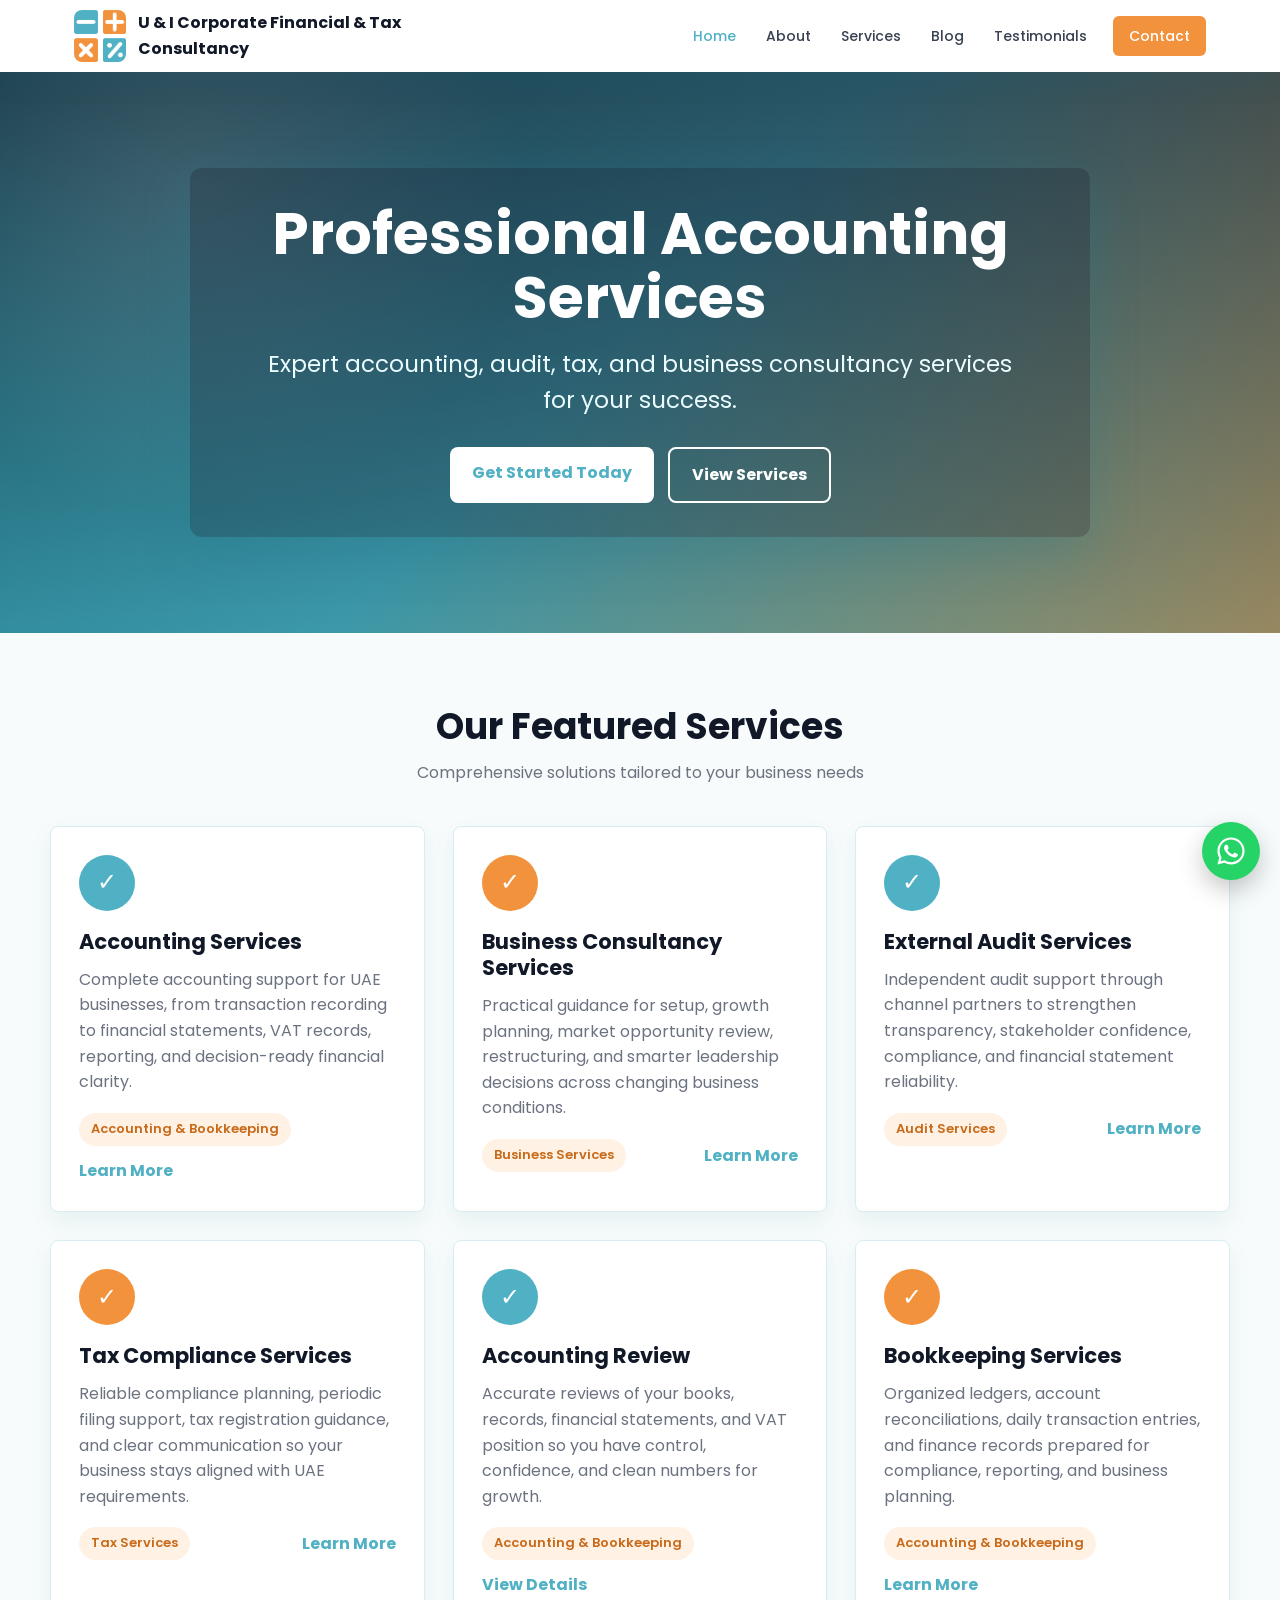
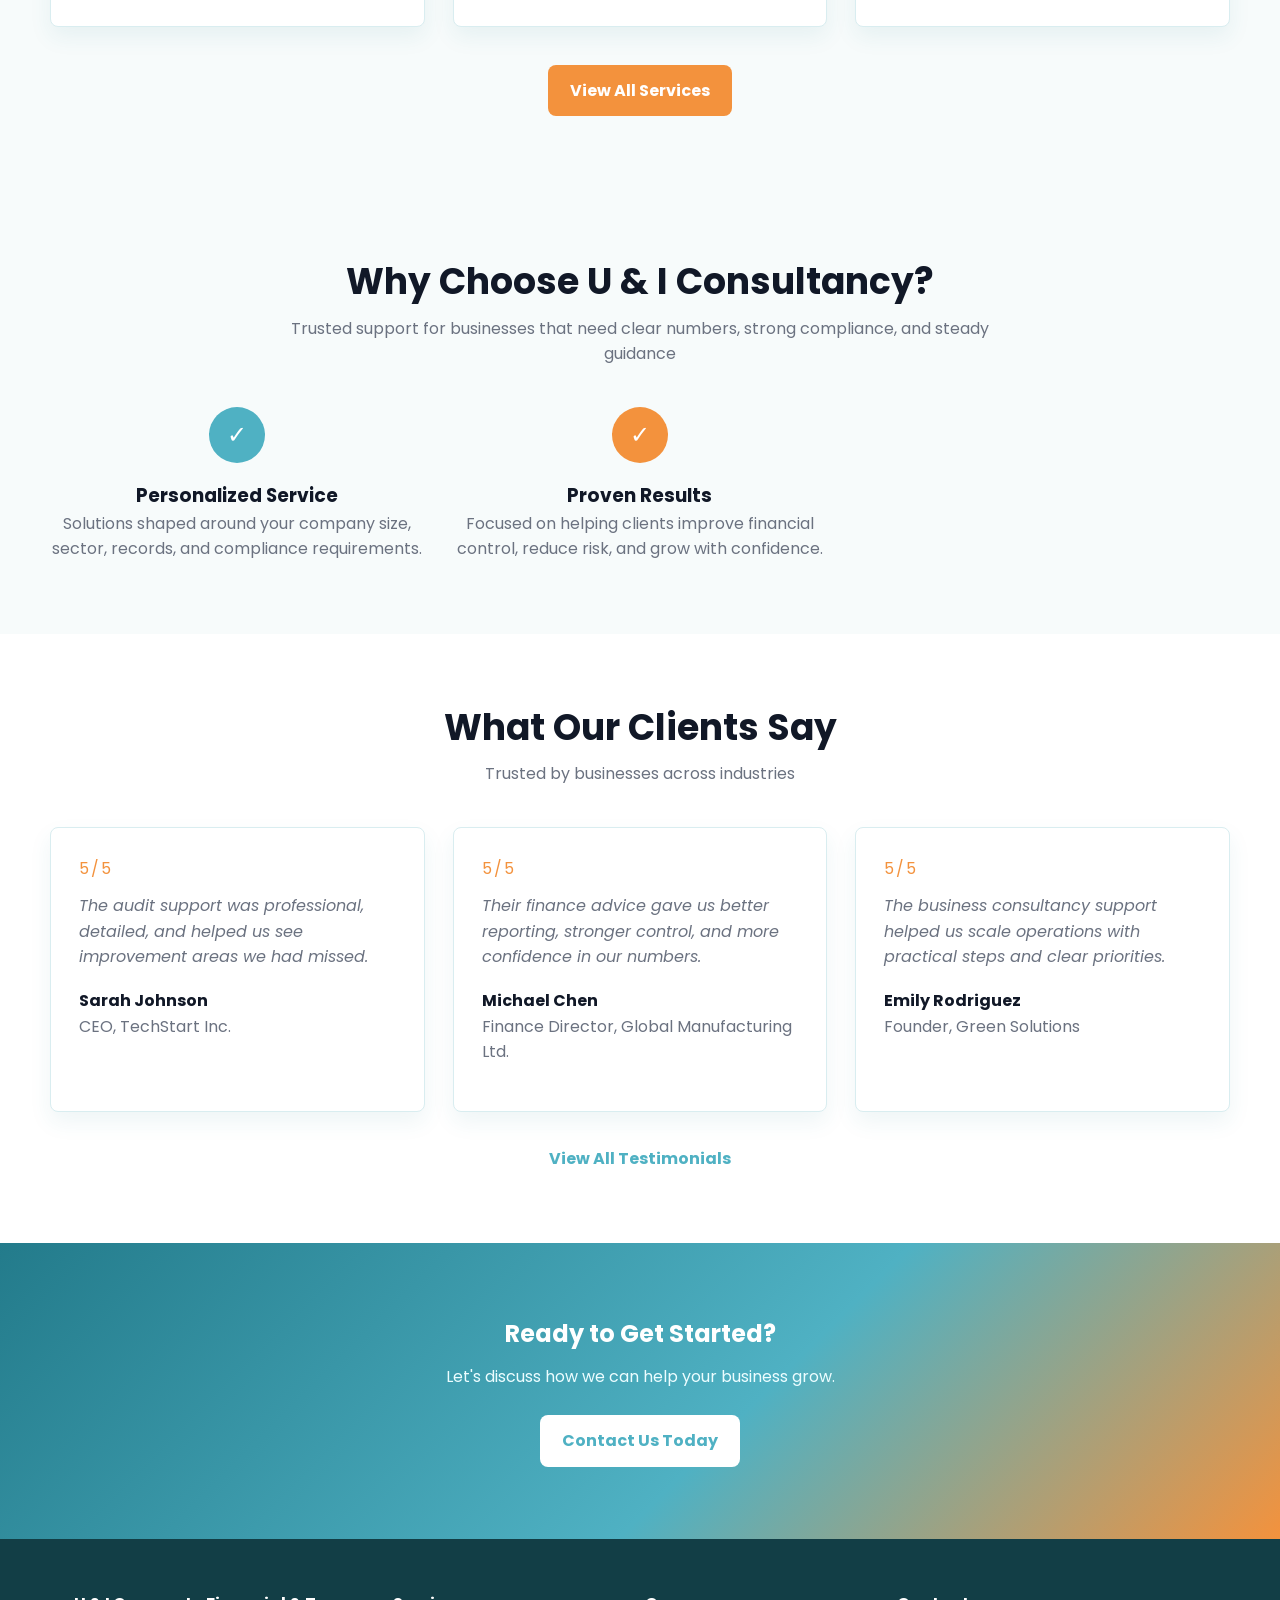
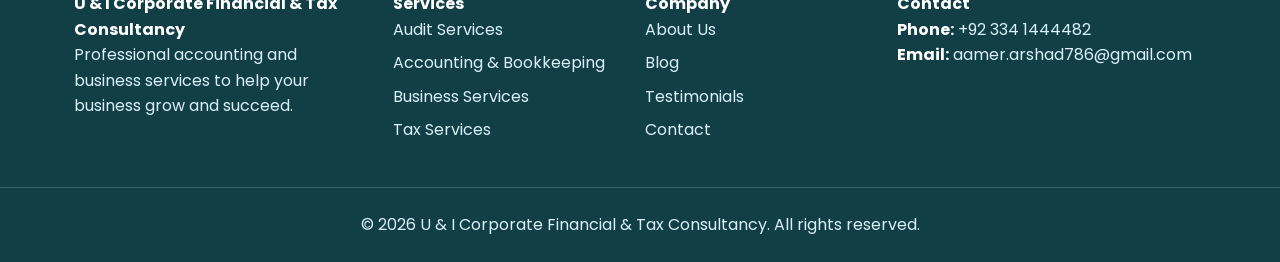
==== index.html @ 26799a8a "remove teams section and link" ====
﻿<!DOCTYPE html>
<html lang="en">
<head>
  <meta charset="UTF-8">
  <meta name="viewport" content="width=device-width, initial-scale=1.0">
  <meta name="description" content="Professional accounting, audit, tax, and business consultancy services.">
  <title>Professional Accounting Services | U & I Consultancy</title>
  <link rel="stylesheet" href="assets/css/style.css">
  <link rel="preconnect" href="https://fonts.googleapis.com">
  <link rel="preconnect" href="https://fonts.gstatic.com" crossorigin>
  <link href="https://fonts.googleapis.com/css2?family=Poppins:wght@300;400;500;600;700&display=swap" rel="stylesheet">
</head>
<body>
  <header class="site-header">
    <div class="nav-wrap">
      <a class="brand" href="index.html">
        <img src="assets/images/logo.png" alt="U & I Consultancy logo">
        <span>U & I Corporate Financial & Tax Consultancy</span>
      </a>
      <button class="menu-toggle" type="button" aria-label="Open menu" aria-expanded="false">Menu</button>
      <ul class="nav-links">
        <li><a class="active" href="index.html">Home</a></li>
        <li><a href="about.html">About</a></li>
        <li><a href="services.html">Services</a></li>
        <li><a href="blog.html">Blog</a></li>
        <!-- <li><a href="team.html">Team</a></li> -->
        <li><a href="testimonials.html">Testimonials</a></li>
        <li><a class="contact-link" href="contact.html">Contact</a></li>
      </ul>
    </div>
  </header>

  <main>
    <section class="hero">
      <div class="hero-inner">
        <div class="hero-card">
          <h1>Professional Accounting Services</h1>
          <p>Expert accounting, audit, tax, and business consultancy services for your success.</p>
          <div class="btn-row">
            <a class="btn light" href="contact.html">Get Started Today</a>
            <a class="btn outline" href="services.html">View Services</a>
          </div>
        </div>
      </div>
    </section>

    <section class="section">
      <div class="container">
        <div class="section-title">
          <h2>Our Featured Services</h2>
          <p>Comprehensive solutions tailored to your business needs</p>
        </div>
        <div class="grid grid-3">
          <article class="card">
            <div class="icon">&#10003;</div>
            <h3>Accounting Services</h3>
            <p>Complete accounting support for UAE businesses, from transaction recording to financial statements, VAT records, reporting, and decision-ready financial clarity.</p>
            <div class="card-footer"><span class="badge">Accounting & Bookkeeping</span><a class="text-link" href="services.html">Learn More</a></div>
          </article>
          <article class="card">
            <div class="icon">&#10003;</div>
            <h3>Business Consultancy Services</h3>
            <p>Practical guidance for setup, growth planning, market opportunity review, restructuring, and smarter leadership decisions across changing business conditions.</p>
            <div class="card-footer"><span class="badge">Business Services</span><a class="text-link" href="services.html">Learn More</a></div>
          </article>
          <article class="card">
            <div class="icon">&#10003;</div>
            <h3>External Audit Services</h3>
            <p>Independent audit support through channel partners to strengthen transparency, stakeholder confidence, compliance, and financial statement reliability.</p>
            <div class="card-footer"><span class="badge">Audit Services</span><a class="text-link" href="services.html">Learn More</a></div>
          </article>
          <article class="card">
            <div class="icon">&#10003;</div>
            <h3>Tax Compliance Services</h3>
            <p>Reliable compliance planning, periodic filing support, tax registration guidance, and clear communication so your business stays aligned with UAE requirements.</p>
            <div class="card-footer"><span class="badge">Tax Services</span><a class="text-link" href="services.html">Learn More</a></div>
          </article>
          <article class="card">
            <div class="icon">&#10003;</div>
            <h3>Accounting Review</h3>
            <p>Accurate reviews of your books, records, financial statements, and VAT position so you have control, confidence, and clean numbers for growth.</p>
            <div class="card-footer"><span class="badge">Accounting & Bookkeeping</span><a class="text-link" href="services.html">View Details</a></div>
          </article>
          <article class="card">
            <div class="icon">&#10003;</div>
            <h3>Bookkeeping Services</h3>
            <p>Organized ledgers, account reconciliations, daily transaction entries, and finance records prepared for compliance, reporting, and business planning.</p>
            <div class="card-footer"><span class="badge">Accounting & Bookkeeping</span><a class="text-link" href="services.html">Learn More</a></div>
          </article>
        </div>
        <div class="center" style="margin-top: 38px;"><a class="btn primary" href="services.html">View All Services</a></div>
      </div>
    </section>

    <section class="section">
      <div class="container">
        <div class="section-title">
          <h2>Why Choose U & I Consultancy?</h2>
          <p>Trusted support for businesses that need clear numbers, strong compliance, and steady guidance</p>
        </div>
        <div class="grid grid-3">
          <!-- <div class="center"><div class="icon">&#10003;</div><h3>Expert Team</h3><p class="muted">Certified and experienced professionals across accounting, audit, tax, and business advisory.</p></div> -->
          <div class="center"><div class="icon">&#10003;</div><h3>Personalized Service</h3><p class="muted">Solutions shaped around your company size, sector, records, and compliance requirements.</p></div>
          <div class="center"><div class="icon">&#10003;</div><h3>Proven Results</h3><p class="muted">Focused on helping clients improve financial control, reduce risk, and grow with confidence.</p></div>
        </div>
      </div>
    </section>

    <section class="section white">
      <div class="container">
        <div class="section-title">
          <h2>What Our Clients Say</h2>
          <p>Trusted by businesses across industries</p>
        </div>
        <div class="grid grid-3">
          <article class="card">
            <div class="stars">5/5</div>
            <p class="testimonial-text">The audit support was professional, detailed, and helped us see improvement areas we had missed.</p>
            <strong>Sarah Johnson</strong><p class="muted">CEO, TechStart Inc.</p>
          </article>
          <article class="card">
            <div class="stars">5/5</div>
            <p class="testimonial-text">Their finance advice gave us better reporting, stronger control, and more confidence in our numbers.</p>
            <strong>Michael Chen</strong><p class="muted">Finance Director, Global Manufacturing Ltd.</p>
          </article>
          <article class="card">
            <div class="stars">5/5</div>
            <p class="testimonial-text">The business consultancy support helped us scale operations with practical steps and clear priorities.</p>
            <strong>Emily Rodriguez</strong><p class="muted">Founder, Green Solutions</p>
          </article>
        </div>
        <div class="center" style="margin-top: 34px;"><a class="text-link" href="testimonials.html">View All Testimonials</a></div>
      </div>
    </section>

    <section class="section blue">
      <div class="container">
        <h2>Ready to Get Started?</h2>
        <p class="lead" style="margin: 10px 0 26px;">Let's discuss how we can help your business grow.</p>
        <a class="btn light" href="contact.html">Contact Us Today</a>
      </div>
    </section>
  </main>

  <footer class="site-footer">
    <div class="container footer-grid">
      <div><strong>U & I Corporate Financial & Tax Consultancy</strong><p>Professional accounting and business services to help your business grow and succeed.</p></div>
      <div><h4>Services</h4><ul><li><a href="services.html">Audit Services</a></li><li><a href="services.html">Accounting & Bookkeeping</a></li><li><a href="services.html">Business Services</a></li><li><a href="services.html">Tax Services</a></li></ul></div>
      <div><h4>Company</h4><ul><li><a href="about.html">About Us</a></li><!-- <li><a href="team.html">Our Team</a></li> --><li><a href="blog.html">Blog</a></li><li><a href="testimonials.html">Testimonials</a></li><li><a href="contact.html">Contact</a></li></ul></div>
      <div><h4>Contact</h4><p><strong>Phone:</strong> +92 334 1444482</p><p><strong>Email:</strong> aamer.arshad786@gmail.com</p></div>
    </div>
    <div class="footer-bottom">&copy; 2026 U & I Corporate Financial & Tax Consultancy. All rights reserved.</div>
  </footer>
  <a class="whatsapp" href="https://wa.me/923341444482" aria-label="Chat on WhatsApp"><svg viewBox="0 0 32 32" aria-hidden="true"><path fill="currentColor" d="M16.01 3.2c-7.05 0-12.78 5.73-12.78 12.78 0 2.25.59 4.45 1.72 6.39L3.2 28.8l6.58-1.72a12.73 12.73 0 0 0 6.23 1.59c7.05 0 12.78-5.73 12.78-12.78S23.06 3.2 16.01 3.2Zm0 23.31c-1.97 0-3.9-.54-5.57-1.56l-.4-.24-3.9 1.02 1.04-3.8-.26-.39a10.48 10.48 0 0 1-1.61-5.56c0-5.9 4.8-10.7 10.7-10.7s10.7 4.8 10.7 10.7-4.8 10.53-10.7 10.53Zm5.87-7.9c-.32-.16-1.9-.94-2.2-1.05-.29-.11-.5-.16-.72.16-.21.32-.83 1.05-1.02 1.26-.19.21-.38.24-.7.08-.32-.16-1.36-.5-2.59-1.6-.96-.85-1.6-1.9-1.79-2.22-.19-.32-.02-.49.14-.65.15-.14.32-.38.48-.56.16-.19.21-.32.32-.54.11-.21.05-.4-.03-.56-.08-.16-.72-1.73-.98-2.37-.26-.62-.52-.54-.72-.55h-.61c-.21 0-.56.08-.85.4-.29.32-1.12 1.09-1.12 2.66s1.15 3.09 1.31 3.3c.16.21 2.26 3.45 5.47 4.84.76.33 1.36.53 1.83.68.77.24 1.47.21 2.02.13.62-.09 1.9-.78 2.17-1.53.27-.75.27-1.39.19-1.53-.08-.13-.29-.21-.61-.37Z"/></svg></a>
  <script src="assets/js/main.js"></script>
</body>
</html>
---- assets/css/style.css ----
* {
  box-sizing: border-box;
  margin: 0;
  padding: 0;
}

:root {
  --teal: #4fb1c3;
  --teal-dark: #237b8b;
  --teal-soft: #dff5f8;
  --orange: #f3923d;
  --orange-dark: #c86a19;
  --orange-soft: #fff1e4;
  --blue: var(--teal);
  --blue-dark: var(--teal-dark);
  --blue-soft: var(--teal-soft);
  --ink: #111827;
  --muted: #6b7280;
  --line: #d9edf0;
  --surface: #f7fbfb;
  --white: #ffffff;
}

body {
  background: var(--surface);
  color: var(--ink);
  font-family: "Poppins", Arial, sans-serif;
  line-height: 1.6;
}

a {
  color: inherit;
  text-decoration: none;
}

img {
  display: block;
  max-width: 100%;
}

.site-header {
  background: var(--white);
  box-shadow: 0 10px 24px rgba(35, 123, 139, 0.12);
  position: sticky;
  top: 0;
  z-index: 20;
}

.nav-wrap {
  align-items: center;
  display: flex;
  height: 72px;
  justify-content: space-between;
  margin: 0 auto;
  max-width: 1180px;
  padding: 0 24px;
}

.brand {
  align-items: center;
  display: flex;
  gap: 12px;
  font-weight: 700;
}

.brand img {
  border-radius: 8px;
  height: 52px;
  width: 52px;
}

.brand span {
  font-size: 16px;
  max-width: 280px;
}

.menu-toggle {
  background: transparent;
  border: 0;
  color: var(--ink);
  cursor: pointer;
  display: none;
  font-size: 28px;
}

.nav-links {
  align-items: center;
  display: flex;
  gap: 22px;
  list-style: none;
}

.nav-links a {
  border-radius: 6px;
  color: #374151;
  font-size: 14px;
  font-weight: 500;
  padding: 9px 4px;
}

.nav-links a:hover,
.nav-links a.active {
  color: var(--blue);
}

.nav-links .contact-link {
  background: var(--orange);
  color: var(--white);
  padding: 10px 16px;
}

.nav-links .contact-link:hover {
  background: var(--orange-dark);
  color: var(--white);
}

.hero {
  background:
    linear-gradient(rgba(17, 24, 39, 0.62), rgba(35, 123, 139, 0.44)),
    radial-gradient(circle at 15% 20%, rgba(255, 255, 255, 0.34), transparent 28%),
    linear-gradient(135deg, #237b8b, #4fb1c3 48%, #f3923d);
  color: var(--white);
  min-height: 420px;
  padding: 96px 24px;
  text-align: center;
}

.hero.compact {
  min-height: 300px;
  padding: 82px 24px;
}

.hero-inner {
  margin: 0 auto;
  max-width: 900px;
}

.hero-card {
  background: rgba(17, 24, 39, 0.24);
  border-radius: 12px;
  box-shadow: 0 18px 48px rgba(35, 123, 139, 0.28);
  display: inline-block;
  padding: 34px 42px;
}

.hero h1 {
  font-size: clamp(34px, 5vw, 58px);
  line-height: 1.1;
  margin-bottom: 16px;
}

.hero p {
  color: #ecfdff;
  font-size: clamp(17px, 2vw, 23px);
  margin: 0 auto 28px;
  max-width: 760px;
}

.section {
  padding: 72px 24px;
}

.section.white {
  background: var(--white);
}

.section.blue {
  background: linear-gradient(135deg, var(--teal-dark), var(--teal) 58%, var(--orange));
  color: var(--white);
  text-align: center;
}

.container {
  margin: 0 auto;
  max-width: 1180px;
}

.section-title {
  margin: 0 auto 40px;
  max-width: 760px;
  text-align: center;
}

.section-title h2 {
  font-size: clamp(28px, 3vw, 36px);
  line-height: 1.2;
  margin-bottom: 12px;
}

.section-title p,
.lead,
.muted {
  color: var(--muted);
}

.blue .section-title p,
.blue .lead {
  color: #ecfdff;
}

.grid {
  display: grid;
  gap: 28px;
}

.grid-2 {
  grid-template-columns: repeat(2, minmax(0, 1fr));
}

.grid-3 {
  grid-template-columns: repeat(3, minmax(0, 1fr));
}

.grid-4 {
  grid-template-columns: repeat(4, minmax(0, 1fr));
}

.card {
  background: var(--white);
  border: 1px solid var(--line);
  border-radius: 8px;
  box-shadow: 0 10px 22px rgba(35, 123, 139, 0.08);
  padding: 28px;
}

.card:hover {
  box-shadow: 0 16px 34px rgba(35, 123, 139, 0.14);
}

.icon {
  align-items: center;
  background: var(--blue);
  border-radius: 50%;
  color: var(--white);
  display: flex;
  font-size: 24px;
  height: 56px;
  justify-content: center;
  margin-bottom: 18px;
  width: 56px;
}

.card:nth-child(even) .icon,
.grid > .center:nth-child(even) .icon {
  background: var(--orange);
}

.center .icon {
  margin-left: auto;
  margin-right: auto;
}

.center {
  text-align: center;
}

.card h3 {
  font-size: 21px;
  line-height: 1.25;
  margin-bottom: 12px;
}

.card p {
  color: var(--muted);
  margin-bottom: 18px;
}

.badge {
  background: var(--orange-soft);
  border-radius: 999px;
  color: var(--orange-dark);
  display: inline-block;
  font-size: 13px;
  font-weight: 600;
  padding: 6px 12px;
}

.card-footer {
  align-items: center;
  display: flex;
  flex-wrap: wrap;
  gap: 12px;
  justify-content: space-between;
}

.text-link {
  color: var(--blue);
  font-weight: 700;
}

.btn {
  border-radius: 8px;
  display: inline-block;
  font-weight: 700;
  padding: 13px 22px;
  text-align: center;
}

.btn.primary {
  background: var(--orange);
  color: var(--white);
}

.btn.primary:hover {
  background: var(--orange-dark);
}

.btn.light {
  background: var(--white);
  color: var(--blue);
}

.btn.outline {
  border: 2px solid var(--white);
  color: var(--white);
}

.btn-row {
  display: flex;
  flex-wrap: wrap;
  gap: 14px;
  justify-content: center;
}

.story {
  align-items: center;
  display: grid;
  gap: 40px;
  grid-template-columns: 1.1fr 0.9fr;
}

.image-panel {
  align-items: center;
  background: linear-gradient(135deg, var(--teal-soft), var(--orange-soft));
  border: 1px solid var(--line);
  border-radius: 8px;
  color: var(--blue-dark);
  display: flex;
  font-size: 20px;
  font-weight: 700;
  justify-content: center;
  min-height: 300px;
  text-align: center;
}

.stat {
  background: var(--white);
  border-radius: 8px;
  padding: 24px;
  text-align: center;
}

.stat strong {
  color: var(--orange);
  display: block;
  font-size: 34px;
  line-height: 1;
  margin-bottom: 8px;
}

.team-photo,
.avatar {
  align-items: center;
  background: linear-gradient(135deg, var(--teal-soft), var(--orange-soft));
  border-radius: 8px;
  color: var(--blue-dark);
  display: flex;
  font-size: 34px;
  font-weight: 800;
  height: 190px;
  justify-content: center;
  margin-bottom: 18px;
}

.avatar {
  border-radius: 50%;
  font-size: 22px;
  height: 54px;
  margin: 0 14px 0 0;
  width: 54px;
}

.testimonial-text {
  color: #4b5563;
  font-style: italic;
}

.stars {
  color: var(--orange);
  letter-spacing: 2px;
  margin-bottom: 12px;
}

.person {
  align-items: center;
  display: flex;
  margin-top: 18px;
}

.article-image {
  align-items: center;
  background: linear-gradient(135deg, var(--teal-soft), #f8fafc);
  border-radius: 8px 8px 0 0;
  color: var(--blue-dark);
  display: flex;
  font-weight: 700;
  min-height: 180px;
  padding: 24px;
}

.article-card {
  overflow: hidden;
  padding: 0;
}

.article-body {
  padding: 24px;
}

.featured-article {
  align-items: center;
  display: grid;
  gap: 28px;
  grid-template-columns: 1fr 1fr;
}

.contact-box {
  background: var(--white);
  border: 1px solid var(--line);
  border-radius: 8px;
  box-shadow: 0 10px 22px rgba(15, 23, 42, 0.06);
  display: grid;
  gap: 30px;
  grid-template-columns: 1.2fr 0.8fr;
  margin: 0 auto;
  max-width: 980px;
  padding: 34px;
}

form {
  display: flex;
  flex-direction: column;
  gap: 16px;
}

input,
textarea {
  border: 1px solid #d1d5db;
  border-radius: 8px;
  font: inherit;
  padding: 14px 15px;
}

textarea {
  min-height: 140px;
  resize: vertical;
}

button {
  font: inherit;
}

.form-status {
  color: var(--muted);
  font-size: 14px;
  min-height: 22px;
}

.form-status.success {
  color: #047857;
}

.form-status.error {
  color: #b91c1c;
}

.site-footer {
  background: #123e46;
  color: var(--white);
}

.footer-grid {
  display: grid;
  gap: 32px;
  grid-template-columns: 1.3fr 1fr 1fr 1.4fr;
  padding: 52px 24px 36px;
}

.footer-grid h4,
.footer-grid strong {
  color: var(--white);
}

.footer-grid p,
.footer-grid li,
.footer-grid a {
  color: #d8f2f5;
}

.footer-grid ul {
  list-style: none;
}

.footer-grid li {
  margin-bottom: 8px;
}

.footer-bottom {
  border-top: 1px solid rgba(216, 242, 245, 0.2);
  color: #d8f2f5;
  padding: 24px;
  text-align: center;
}

.whatsapp {
  align-items: center;
  background: #25d366;
  border-radius: 50%;
  bottom: 20px;
  box-shadow: 0 10px 24px rgba(0, 0, 0, 0.22);
  color: var(--white);
  display: flex;
  font-size: 25px;
  height: 58px;
  justify-content: center;
  position: fixed;
  right: 20px;
  width: 58px;
  z-index: 30;
}

.whatsapp svg {
  height: 34px;
  width: 34px;
}

@media (max-width: 900px) {
  .menu-toggle {
    display: block;
  }

  .nav-links {
    background: var(--white);
    border-top: 1px solid var(--line);
    display: none;
    flex-direction: column;
    gap: 4px;
    left: 0;
    padding: 14px 24px 24px;
    position: absolute;
    right: 0;
    top: 72px;
  }

  .nav-links.open {
    display: flex;
  }

  .nav-links a {
    display: block;
    width: 100%;
  }

  .grid-2,
  .grid-3,
  .grid-4,
  .story,
  .featured-article,
  .contact-box,
  .footer-grid {
    grid-template-columns: 1fr;
  }

  .hero-card {
    padding: 26px 22px;
  }
}

@media (max-width: 560px) {
  .brand span {
    font-size: 13px;
    max-width: 190px;
  }

  .section {
    padding: 56px 18px;
  }

  .hero {
    min-height: 360px;
    padding: 70px 18px;
  }

  .card,
  .contact-box {
    padding: 22px;
  }
}
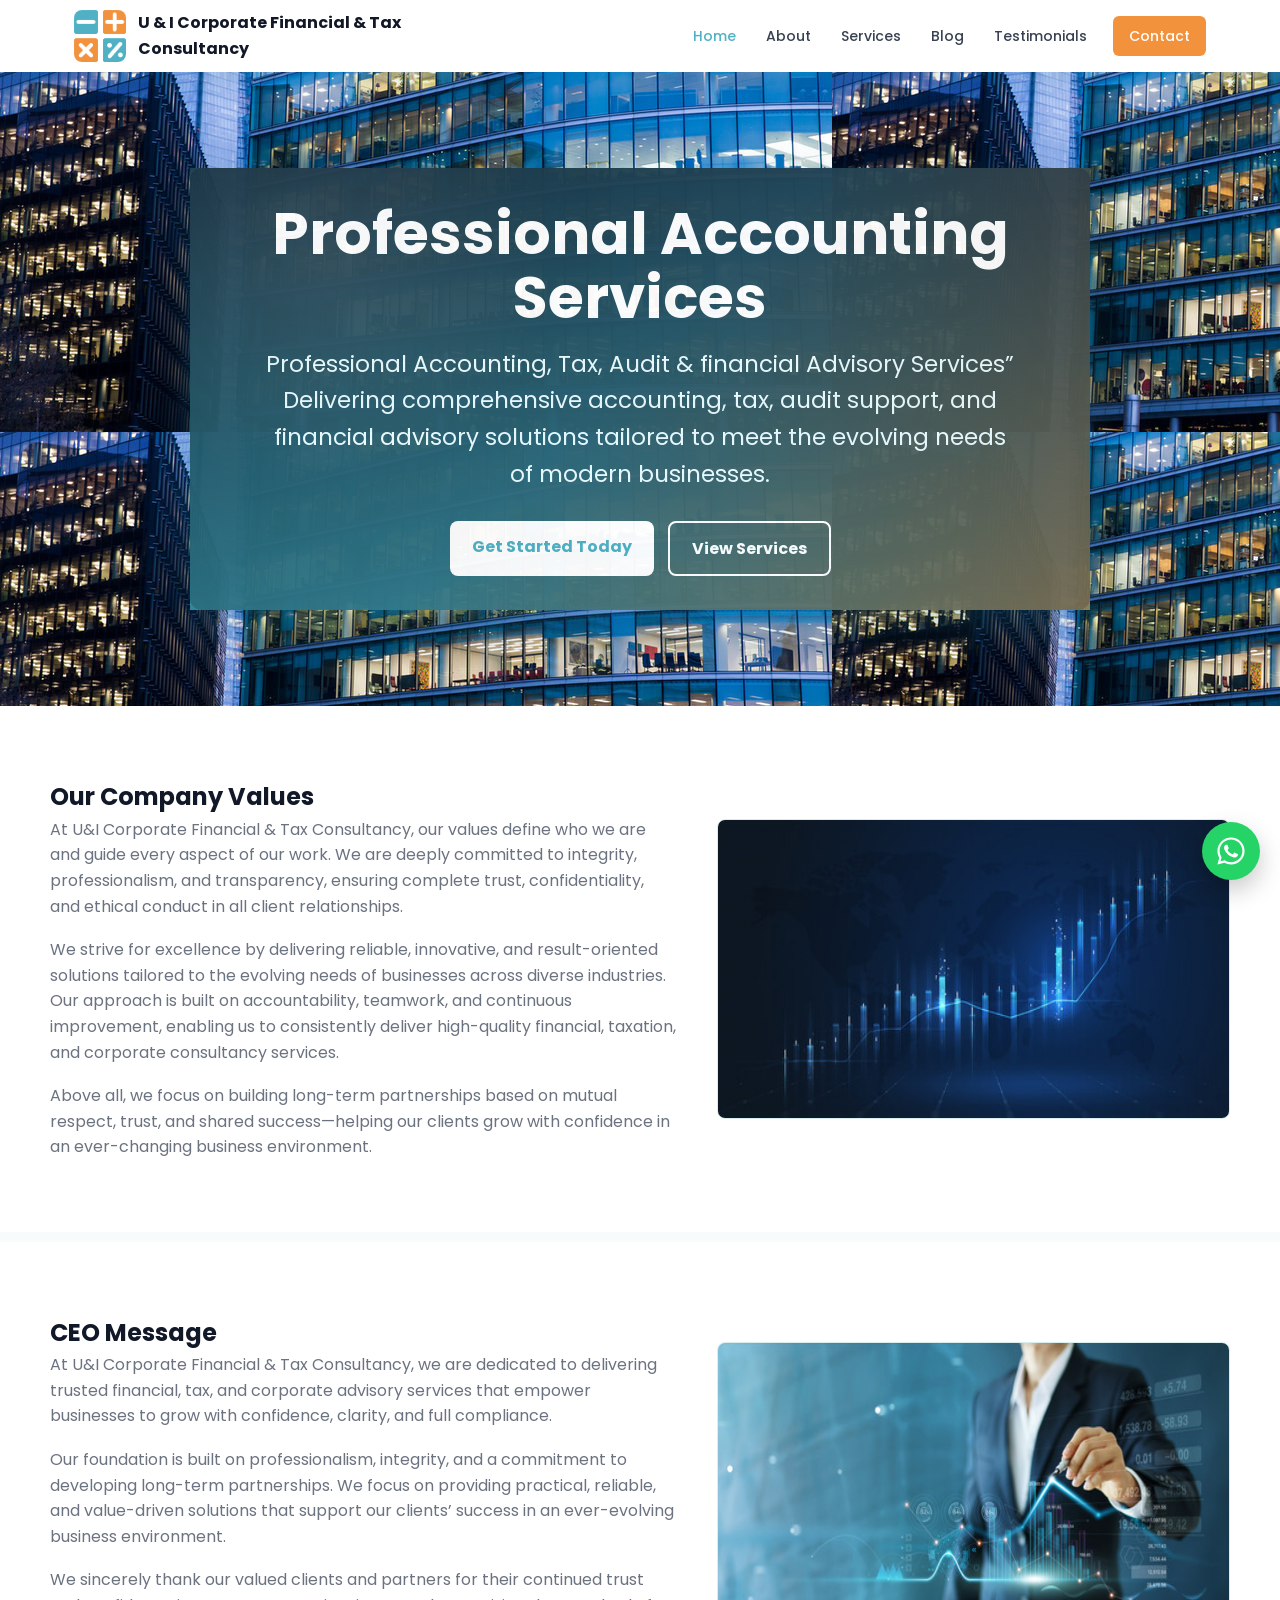
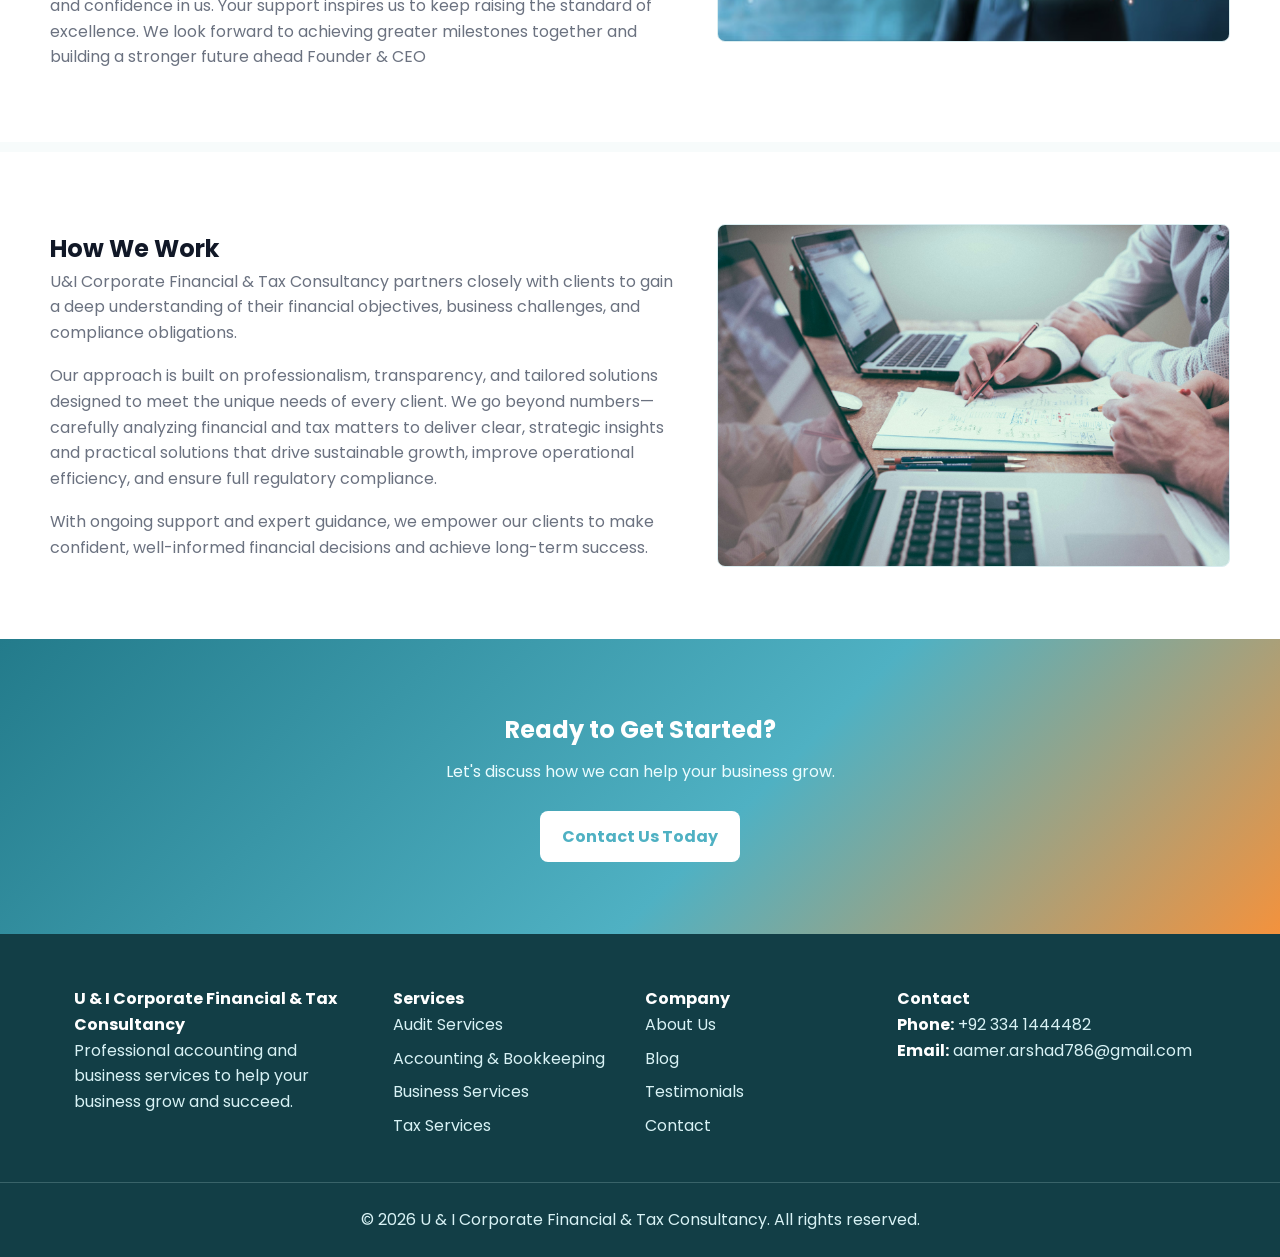
==== commit 8a663cf3: "fixes" ====
--- a/index.html
+++ b/index.html
@@ -1,5 +1,6 @@
 ﻿<!DOCTYPE html>
 <html lang="en">
+
 <head>
   <meta charset="UTF-8">
   <meta name="viewport" content="width=device-width, initial-scale=1.0">
@@ -10,6 +11,7 @@
   <link rel="preconnect" href="https://fonts.gstatic.com" crossorigin>
   <link href="https://fonts.googleapis.com/css2?family=Poppins:wght@300;400;500;600;700&display=swap" rel="stylesheet">
 </head>
+
 <body>
   <header class="site-header">
     <div class="nav-wrap">
@@ -32,10 +34,13 @@
 
   <main>
     <section class="hero">
+      <!-- <img style="width: 100%;height: auto;" src="assets/images/background/240_F_536772842_dbeYiznQ7qt3LhkqaOchygnlGkYxWFZx.jpg" alt="U & I Consultancy logo"> -->
       <div class="hero-inner">
         <div class="hero-card">
           <h1>Professional Accounting Services</h1>
-          <p>Expert accounting, audit, tax, and business consultancy services for your success.</p>
+          <p>Professional Accounting, Tax, Audit & financial Advisory Services”
+            Delivering comprehensive accounting, tax, audit support, and financial advisory solutions tailored to meet
+            the evolving needs of modern businesses.</p>
           <div class="btn-row">
             <a class="btn light" href="contact.html">Get Started Today</a>
             <a class="btn outline" href="services.html">View Services</a>
@@ -44,92 +49,79 @@
       </div>
     </section>
 
-    <section class="section">
+    <!-- <section class="section">
       <div class="container">
         <div class="section-title">
-          <h2>Our Featured Services</h2>
-          <p>Comprehensive solutions tailored to your business needs</p>
+          <h2>Our Company Values</h2>
         </div>
-        <div class="grid grid-3">
-          <article class="card">
-            <div class="icon">&#10003;</div>
-            <h3>Accounting Services</h3>
-            <p>Complete accounting support for UAE businesses, from transaction recording to financial statements, VAT records, reporting, and decision-ready financial clarity.</p>
-            <div class="card-footer"><span class="badge">Accounting & Bookkeeping</span><a class="text-link" href="services.html">Learn More</a></div>
-          </article>
-          <article class="card">
-            <div class="icon">&#10003;</div>
-            <h3>Business Consultancy Services</h3>
-            <p>Practical guidance for setup, growth planning, market opportunity review, restructuring, and smarter leadership decisions across changing business conditions.</p>
-            <div class="card-footer"><span class="badge">Business Services</span><a class="text-link" href="services.html">Learn More</a></div>
-          </article>
-          <article class="card">
-            <div class="icon">&#10003;</div>
-            <h3>External Audit Services</h3>
-            <p>Independent audit support through channel partners to strengthen transparency, stakeholder confidence, compliance, and financial statement reliability.</p>
-            <div class="card-footer"><span class="badge">Audit Services</span><a class="text-link" href="services.html">Learn More</a></div>
-          </article>
-          <article class="card">
-            <div class="icon">&#10003;</div>
-            <h3>Tax Compliance Services</h3>
-            <p>Reliable compliance planning, periodic filing support, tax registration guidance, and clear communication so your business stays aligned with UAE requirements.</p>
-            <div class="card-footer"><span class="badge">Tax Services</span><a class="text-link" href="services.html">Learn More</a></div>
-          </article>
-          <article class="card">
-            <div class="icon">&#10003;</div>
-            <h3>Accounting Review</h3>
-            <p>Accurate reviews of your books, records, financial statements, and VAT position so you have control, confidence, and clean numbers for growth.</p>
-            <div class="card-footer"><span class="badge">Accounting & Bookkeeping</span><a class="text-link" href="services.html">View Details</a></div>
-          </article>
-          <article class="card">
-            <div class="icon">&#10003;</div>
-            <h3>Bookkeeping Services</h3>
-            <p>Organized ledgers, account reconciliations, daily transaction entries, and finance records prepared for compliance, reporting, and business planning.</p>
-            <div class="card-footer"><span class="badge">Accounting & Bookkeeping</span><a class="text-link" href="services.html">Learn More</a></div>
-          </article>
+
+
+
+
+      </div>
+    </section> -->
+    <section class="section white">
+      <div class="container story">
+        <div>
+          <h2>Our Company Values</h2>
+          <p class="lead"> At U&I Corporate Financial & Tax Consultancy, our values define who we are and guide every
+            aspect of our work. We are deeply committed to integrity, professionalism, and transparency, ensuring
+            complete trust, confidentiality, and ethical conduct in all client relationships.
+          </p>
+          <p class="lead" style="margin-top: 18px;">We strive for excellence by delivering reliable, innovative, and
+            result-oriented solutions tailored to the evolving needs of businesses across diverse industries. Our
+            approach is built on accountability, teamwork, and continuous improvement, enabling us to consistently
+            deliver high-quality financial, taxation, and corporate consultancy services.
+          </p>
+          <p class="lead" style="margin-top: 18px;">Above all, we focus on building long-term partnerships based on
+            mutual respect, trust, and shared success—helping our clients grow with confidence in an ever-changing
+            business environment.
+          </p>
         </div>
-        <div class="center" style="margin-top: 38px;"><a class="btn primary" href="services.html">View All Services</a></div>
+        <img class="image-panel" src="assets/images/website/companyvalues.jpg" alt="Company Image"></img>
       </div>
     </section>
+    <section class="section white" style="margin-top: 10px;">
+      <div class="container story">
+        <div>
+          <h2>CEO Message</h2>
+          <p class="lead"> At U&I Corporate Financial & Tax Consultancy, we are dedicated to delivering trusted
+            financial, tax, and corporate advisory services that empower businesses to grow with confidence, clarity,
+            and full compliance.
+          </p>
+          <p class="lead" style="margin-top: 18px;">Our foundation is built on professionalism, integrity, and a
+            commitment to developing long-term partnerships. We focus on providing practical, reliable, and value-driven
+            solutions that support our clients’ success in an ever-evolving business environment.
+          </p>
+          <p class="lead" style="margin-top: 18px;">
+            We sincerely thank our valued clients and partners for their continued trust and confidence in us. Your
+            support inspires us to keep raising the standard of excellence. We look forward to achieving greater
+            milestones together and building a stronger future ahead
 
-    <section class="section">
-      <div class="container">
-        <div class="section-title">
-          <h2>Why Choose U & I Consultancy?</h2>
-          <p>Trusted support for businesses that need clear numbers, strong compliance, and steady guidance</p>
+            Founder & CEO
+          </p>
         </div>
-        <div class="grid grid-3">
-          <!-- <div class="center"><div class="icon">&#10003;</div><h3>Expert Team</h3><p class="muted">Certified and experienced professionals across accounting, audit, tax, and business advisory.</p></div> -->
-          <div class="center"><div class="icon">&#10003;</div><h3>Personalized Service</h3><p class="muted">Solutions shaped around your company size, sector, records, and compliance requirements.</p></div>
-          <div class="center"><div class="icon">&#10003;</div><h3>Proven Results</h3><p class="muted">Focused on helping clients improve financial control, reduce risk, and grow with confidence.</p></div>
-        </div>
+        <img class="image-panel" src="assets/images/website/ceoMessage.jpg" alt="Company Image"></img>
       </div>
     </section>
-
-    <section class="section white">
-      <div class="container">
-        <div class="section-title">
-          <h2>What Our Clients Say</h2>
-          <p>Trusted by businesses across industries</p>
+    <section class="section white" id="howwework" style="margin-top: 10px;">
+      <div class="container story">
+        <div>
+          <h2>How We Work</h2>
+          <p class="lead">U&I Corporate Financial & Tax Consultancy partners closely with clients to gain a deep
+            understanding of their financial objectives, business challenges, and compliance obligations.
+          </p>
+          <p class="lead" style="margin-top: 18px;">Our approach is built on professionalism, transparency, and tailored
+            solutions designed to meet the unique needs of every client. We go beyond numbers—carefully analyzing
+            financial and tax matters to deliver clear, strategic insights and practical solutions that drive
+            sustainable growth, improve operational efficiency, and ensure full regulatory compliance.
+          </p>
+          <p class="lead" style="margin-top: 18px;">
+            With ongoing support and expert guidance, we empower our clients to make confident, well-informed financial
+            decisions and achieve long-term success.
+          </p>
         </div>
-        <div class="grid grid-3">
-          <article class="card">
-            <div class="stars">5/5</div>
-            <p class="testimonial-text">The audit support was professional, detailed, and helped us see improvement areas we had missed.</p>
-            <strong>Sarah Johnson</strong><p class="muted">CEO, TechStart Inc.</p>
-          </article>
-          <article class="card">
-            <div class="stars">5/5</div>
-            <p class="testimonial-text">Their finance advice gave us better reporting, stronger control, and more confidence in our numbers.</p>
-            <strong>Michael Chen</strong><p class="muted">Finance Director, Global Manufacturing Ltd.</p>
-          </article>
-          <article class="card">
-            <div class="stars">5/5</div>
-            <p class="testimonial-text">The business consultancy support helped us scale operations with practical steps and clear priorities.</p>
-            <strong>Emily Rodriguez</strong><p class="muted">Founder, Green Solutions</p>
-          </article>
-        </div>
-        <div class="center" style="margin-top: 34px;"><a class="text-link" href="testimonials.html">View All Testimonials</a></div>
+        <img class="image-panel" src="assets/images/website/howwework.jpg" alt="Company Image"></img>
       </div>
     </section>
 
@@ -144,14 +136,41 @@
 
   <footer class="site-footer">
     <div class="container footer-grid">
-      <div><strong>U & I Corporate Financial & Tax Consultancy</strong><p>Professional accounting and business services to help your business grow and succeed.</p></div>
-      <div><h4>Services</h4><ul><li><a href="services.html">Audit Services</a></li><li><a href="services.html">Accounting & Bookkeeping</a></li><li><a href="services.html">Business Services</a></li><li><a href="services.html">Tax Services</a></li></ul></div>
-      <div><h4>Company</h4><ul><li><a href="about.html">About Us</a></li><!-- <li><a href="team.html">Our Team</a></li> --><li><a href="blog.html">Blog</a></li><li><a href="testimonials.html">Testimonials</a></li><li><a href="contact.html">Contact</a></li></ul></div>
-      <div><h4>Contact</h4><p><strong>Phone:</strong> +92 334 1444482</p><p><strong>Email:</strong> aamer.arshad786@gmail.com</p></div>
+      <div><strong>U & I Corporate Financial & Tax Consultancy</strong>
+        <p>Professional accounting and business services to help your business grow and succeed.</p>
+      </div>
+      <div>
+        <h4>Services</h4>
+        <ul>
+          <li><a href="services.html">Audit Services</a></li>
+          <li><a href="services.html">Accounting & Bookkeeping</a></li>
+          <li><a href="services.html">Business Services</a></li>
+          <li><a href="services.html">Tax Services</a></li>
+        </ul>
+      </div>
+      <div>
+        <h4>Company</h4>
+        <ul>
+          <li><a href="about.html">About Us</a></li><!-- <li><a href="team.html">Our Team</a></li> -->
+          <li><a href="blog.html">Blog</a></li>
+          <li><a href="testimonials.html">Testimonials</a></li>
+          <li><a href="contact.html">Contact</a></li>
+        </ul>
+      </div>
+      <div>
+        <h4>Contact</h4>
+        <p><strong>Phone:</strong> +92 334 1444482</p>
+        <p><strong>Email:</strong> aamer.arshad786@gmail.com</p>
+      </div>
     </div>
     <div class="footer-bottom">&copy; 2026 U & I Corporate Financial & Tax Consultancy. All rights reserved.</div>
   </footer>
-  <a class="whatsapp" href="https://wa.me/923341444482" aria-label="Chat on WhatsApp"><svg viewBox="0 0 32 32" aria-hidden="true"><path fill="currentColor" d="M16.01 3.2c-7.05 0-12.78 5.73-12.78 12.78 0 2.25.59 4.45 1.72 6.39L3.2 28.8l6.58-1.72a12.73 12.73 0 0 0 6.23 1.59c7.05 0 12.78-5.73 12.78-12.78S23.06 3.2 16.01 3.2Zm0 23.31c-1.97 0-3.9-.54-5.57-1.56l-.4-.24-3.9 1.02 1.04-3.8-.26-.39a10.48 10.48 0 0 1-1.61-5.56c0-5.9 4.8-10.7 10.7-10.7s10.7 4.8 10.7 10.7-4.8 10.53-10.7 10.53Zm5.87-7.9c-.32-.16-1.9-.94-2.2-1.05-.29-.11-.5-.16-.72.16-.21.32-.83 1.05-1.02 1.26-.19.21-.38.24-.7.08-.32-.16-1.36-.5-2.59-1.6-.96-.85-1.6-1.9-1.79-2.22-.19-.32-.02-.49.14-.65.15-.14.32-.38.48-.56.16-.19.21-.32.32-.54.11-.21.05-.4-.03-.56-.08-.16-.72-1.73-.98-2.37-.26-.62-.52-.54-.72-.55h-.61c-.21 0-.56.08-.85.4-.29.32-1.12 1.09-1.12 2.66s1.15 3.09 1.31 3.3c.16.21 2.26 3.45 5.47 4.84.76.33 1.36.53 1.83.68.77.24 1.47.21 2.02.13.62-.09 1.9-.78 2.17-1.53.27-.75.27-1.39.19-1.53-.08-.13-.29-.21-.61-.37Z"/></svg></a>
+  <a class="whatsapp" href="https://wa.me/923341444482" aria-label="Chat on WhatsApp"><svg viewBox="0 0 32 32"
+      aria-hidden="true">
+      <path fill="currentColor"
+        d="M16.01 3.2c-7.05 0-12.78 5.73-12.78 12.78 0 2.25.59 4.45 1.72 6.39L3.2 28.8l6.58-1.72a12.73 12.73 0 0 0 6.23 1.59c7.05 0 12.78-5.73 12.78-12.78S23.06 3.2 16.01 3.2Zm0 23.31c-1.97 0-3.9-.54-5.57-1.56l-.4-.24-3.9 1.02 1.04-3.8-.26-.39a10.48 10.48 0 0 1-1.61-5.56c0-5.9 4.8-10.7 10.7-10.7s10.7 4.8 10.7 10.7-4.8 10.53-10.7 10.53Zm5.87-7.9c-.32-.16-1.9-.94-2.2-1.05-.29-.11-.5-.16-.72.16-.21.32-.83 1.05-1.02 1.26-.19.21-.38.24-.7.08-.32-.16-1.36-.5-2.59-1.6-.96-.85-1.6-1.9-1.79-2.22-.19-.32-.02-.49.14-.65.15-.14.32-.38.48-.56.16-.19.21-.32.32-.54.11-.21.05-.4-.03-.56-.08-.16-.72-1.73-.98-2.37-.26-.62-.52-.54-.72-.55h-.61c-.21 0-.56.08-.85.4-.29.32-1.12 1.09-1.12 2.66s1.15 3.09 1.31 3.3c.16.21 2.26 3.45 5.47 4.84.76.33 1.36.53 1.83.68.77.24 1.47.21 2.02.13.62-.09 1.9-.78 2.17-1.53.27-.75.27-1.39.19-1.53-.08-.13-.29-.21-.61-.37Z" />
+    </svg></a>
   <script src="assets/js/main.js"></script>
 </body>
-</html>
+
+</html>
--- a/assets/css/style.css
+++ b/assets/css/style.css
@@ -123,6 +123,7 @@
   min-height: 420px;
   padding: 96px 24px;
   text-align: center;
+  background: url(../images/background/buildings.jpg);
 }
 
 .hero.compact {
@@ -133,6 +134,8 @@
 .hero-inner {
   margin: 0 auto;
   max-width: 900px;
+  background: linear-gradient(rgba(17, 24, 39, 0.62), rgba(35, 123, 139, 0.44)), radial-gradient(circle at 15% 20%, rgba(255, 255, 255, 0.34), transparent 28%), linear-gradient(135deg, #237b8b, #4fb1c3 48%, #f3923d);
+opacity: 0.96;
 }
 
 .hero-card {
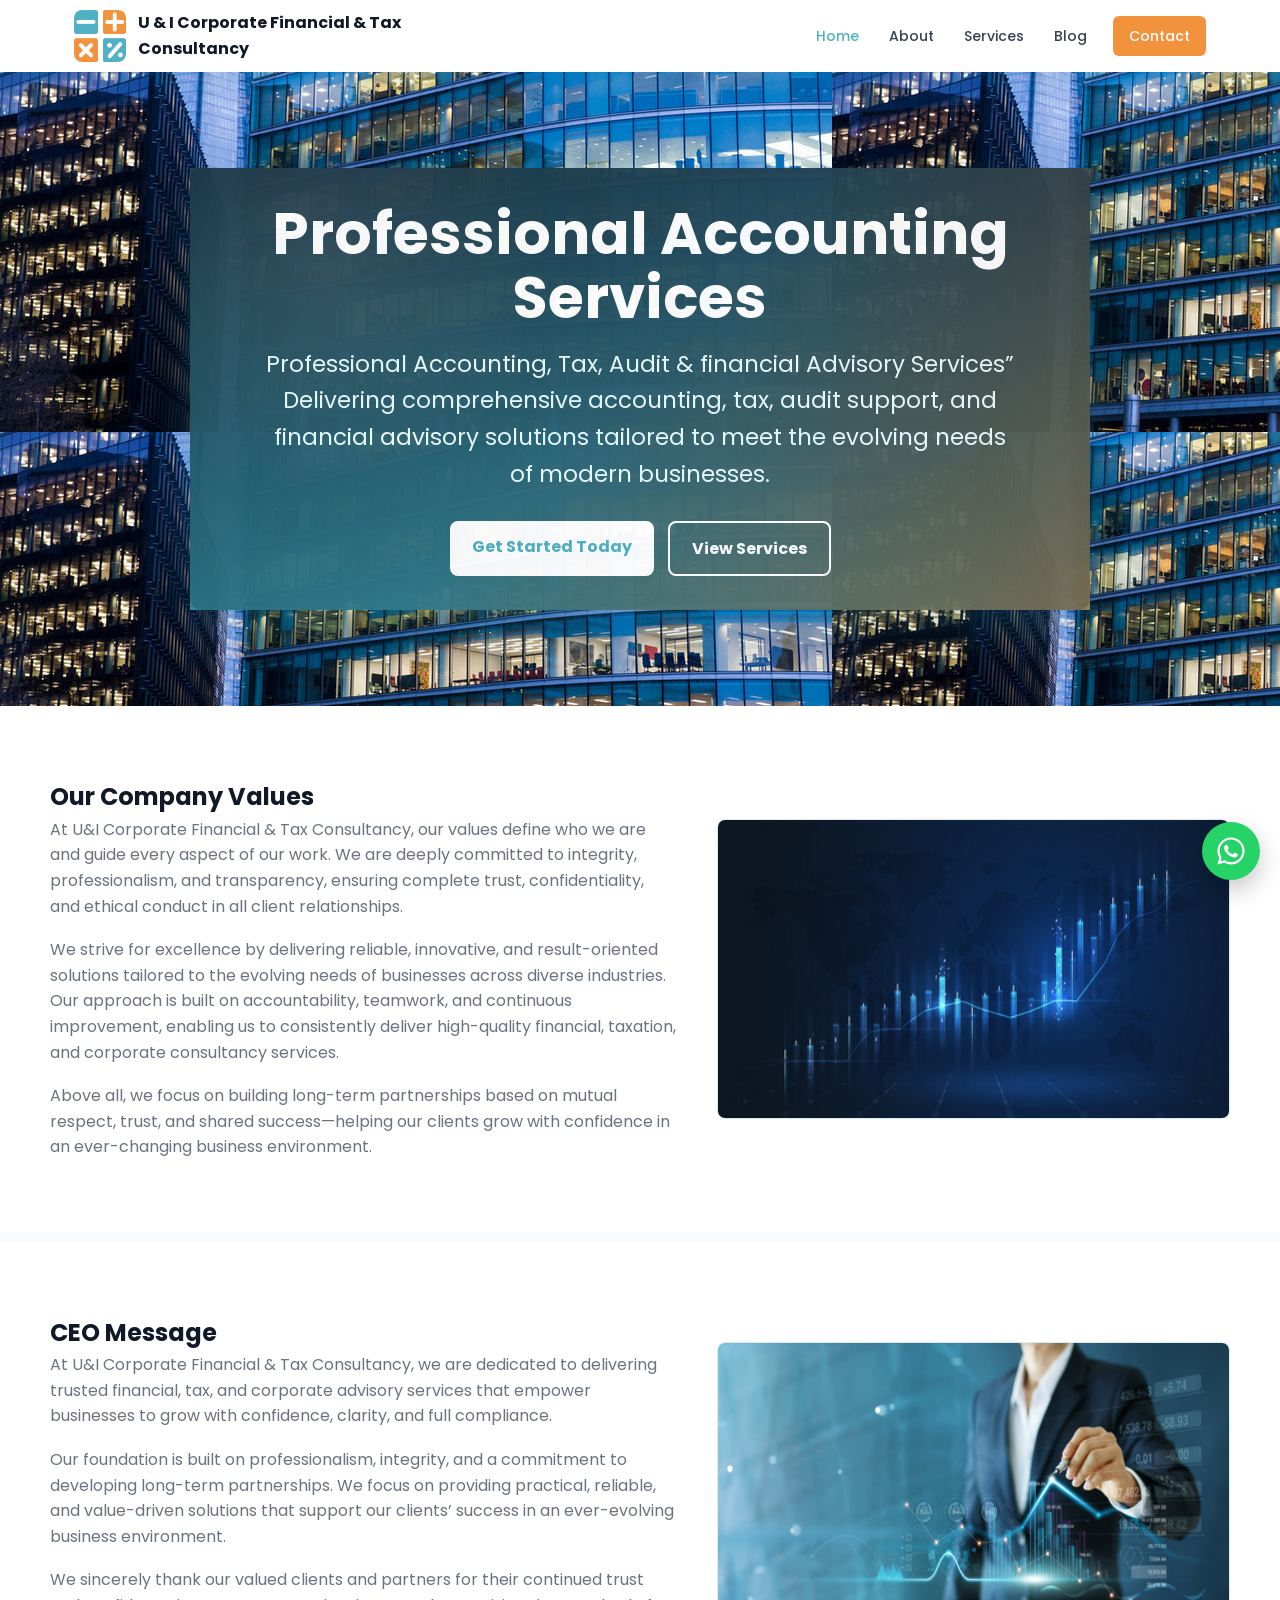
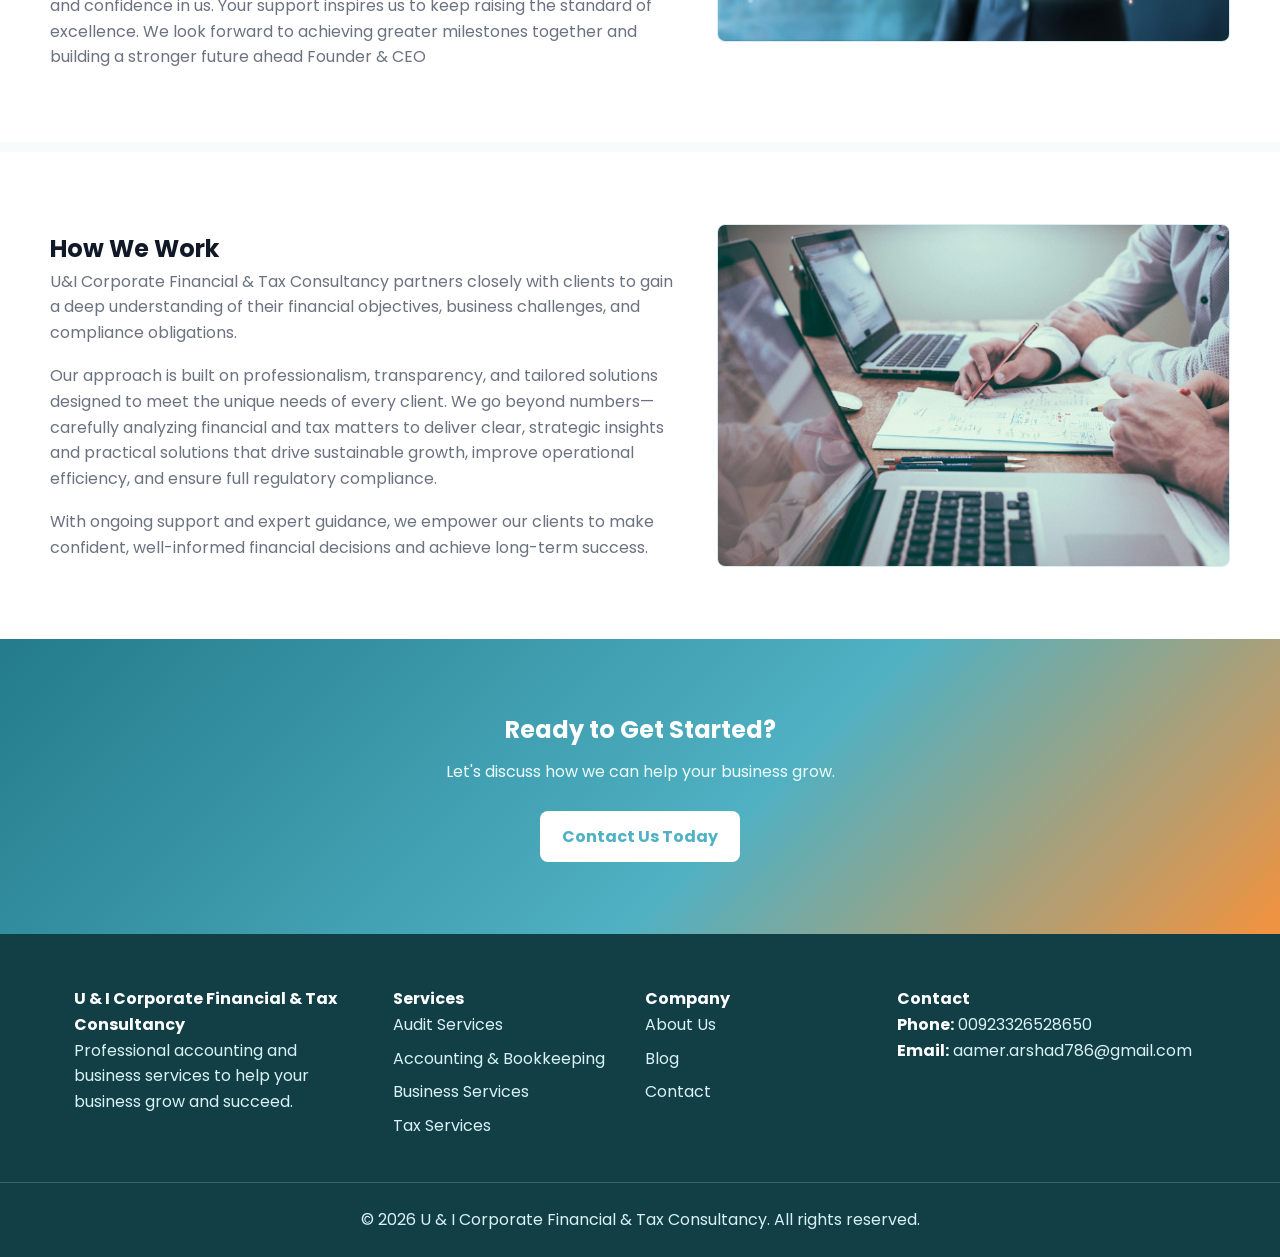
==== commit cd6339ec: "fixes" ====
--- a/index.html
+++ b/index.html
@@ -26,7 +26,6 @@
         <li><a href="services.html">Services</a></li>
         <li><a href="blog.html">Blog</a></li>
         <!-- <li><a href="team.html">Team</a></li> -->
-        <li><a href="testimonials.html">Testimonials</a></li>
         <li><a class="contact-link" href="contact.html">Contact</a></li>
       </ul>
     </div>
@@ -153,19 +152,18 @@
         <ul>
           <li><a href="about.html">About Us</a></li><!-- <li><a href="team.html">Our Team</a></li> -->
           <li><a href="blog.html">Blog</a></li>
-          <li><a href="testimonials.html">Testimonials</a></li>
           <li><a href="contact.html">Contact</a></li>
         </ul>
       </div>
       <div>
         <h4>Contact</h4>
-        <p><strong>Phone:</strong> +92 334 1444482</p>
+        <p><strong>Phone:</strong> 00923326528650</p>
         <p><strong>Email:</strong> aamer.arshad786@gmail.com</p>
       </div>
     </div>
     <div class="footer-bottom">&copy; 2026 U & I Corporate Financial & Tax Consultancy. All rights reserved.</div>
   </footer>
-  <a class="whatsapp" href="https://wa.me/923341444482" aria-label="Chat on WhatsApp"><svg viewBox="0 0 32 32"
+  <a class="whatsapp" href="https://wa.me/923326528650" aria-label="Chat on WhatsApp"><svg viewBox="0 0 32 32"
       aria-hidden="true">
       <path fill="currentColor"
         d="M16.01 3.2c-7.05 0-12.78 5.73-12.78 12.78 0 2.25.59 4.45 1.72 6.39L3.2 28.8l6.58-1.72a12.73 12.73 0 0 0 6.23 1.59c7.05 0 12.78-5.73 12.78-12.78S23.06 3.2 16.01 3.2Zm0 23.31c-1.97 0-3.9-.54-5.57-1.56l-.4-.24-3.9 1.02 1.04-3.8-.26-.39a10.48 10.48 0 0 1-1.61-5.56c0-5.9 4.8-10.7 10.7-10.7s10.7 4.8 10.7 10.7-4.8 10.53-10.7 10.53Zm5.87-7.9c-.32-.16-1.9-.94-2.2-1.05-.29-.11-.5-.16-.72.16-.21.32-.83 1.05-1.02 1.26-.19.21-.38.24-.7.08-.32-.16-1.36-.5-2.59-1.6-.96-.85-1.6-1.9-1.79-2.22-.19-.32-.02-.49.14-.65.15-.14.32-.38.48-.56.16-.19.21-.32.32-.54.11-.21.05-.4-.03-.56-.08-.16-.72-1.73-.98-2.37-.26-.62-.52-.54-.72-.55h-.61c-.21 0-.56.08-.85.4-.29.32-1.12 1.09-1.12 2.66s1.15 3.09 1.31 3.3c.16.21 2.26 3.45 5.47 4.84.76.33 1.36.53 1.83.68.77.24 1.47.21 2.02.13.62-.09 1.9-.78 2.17-1.53.27-.75.27-1.39.19-1.53-.08-.13-.29-.21-.61-.37Z" />
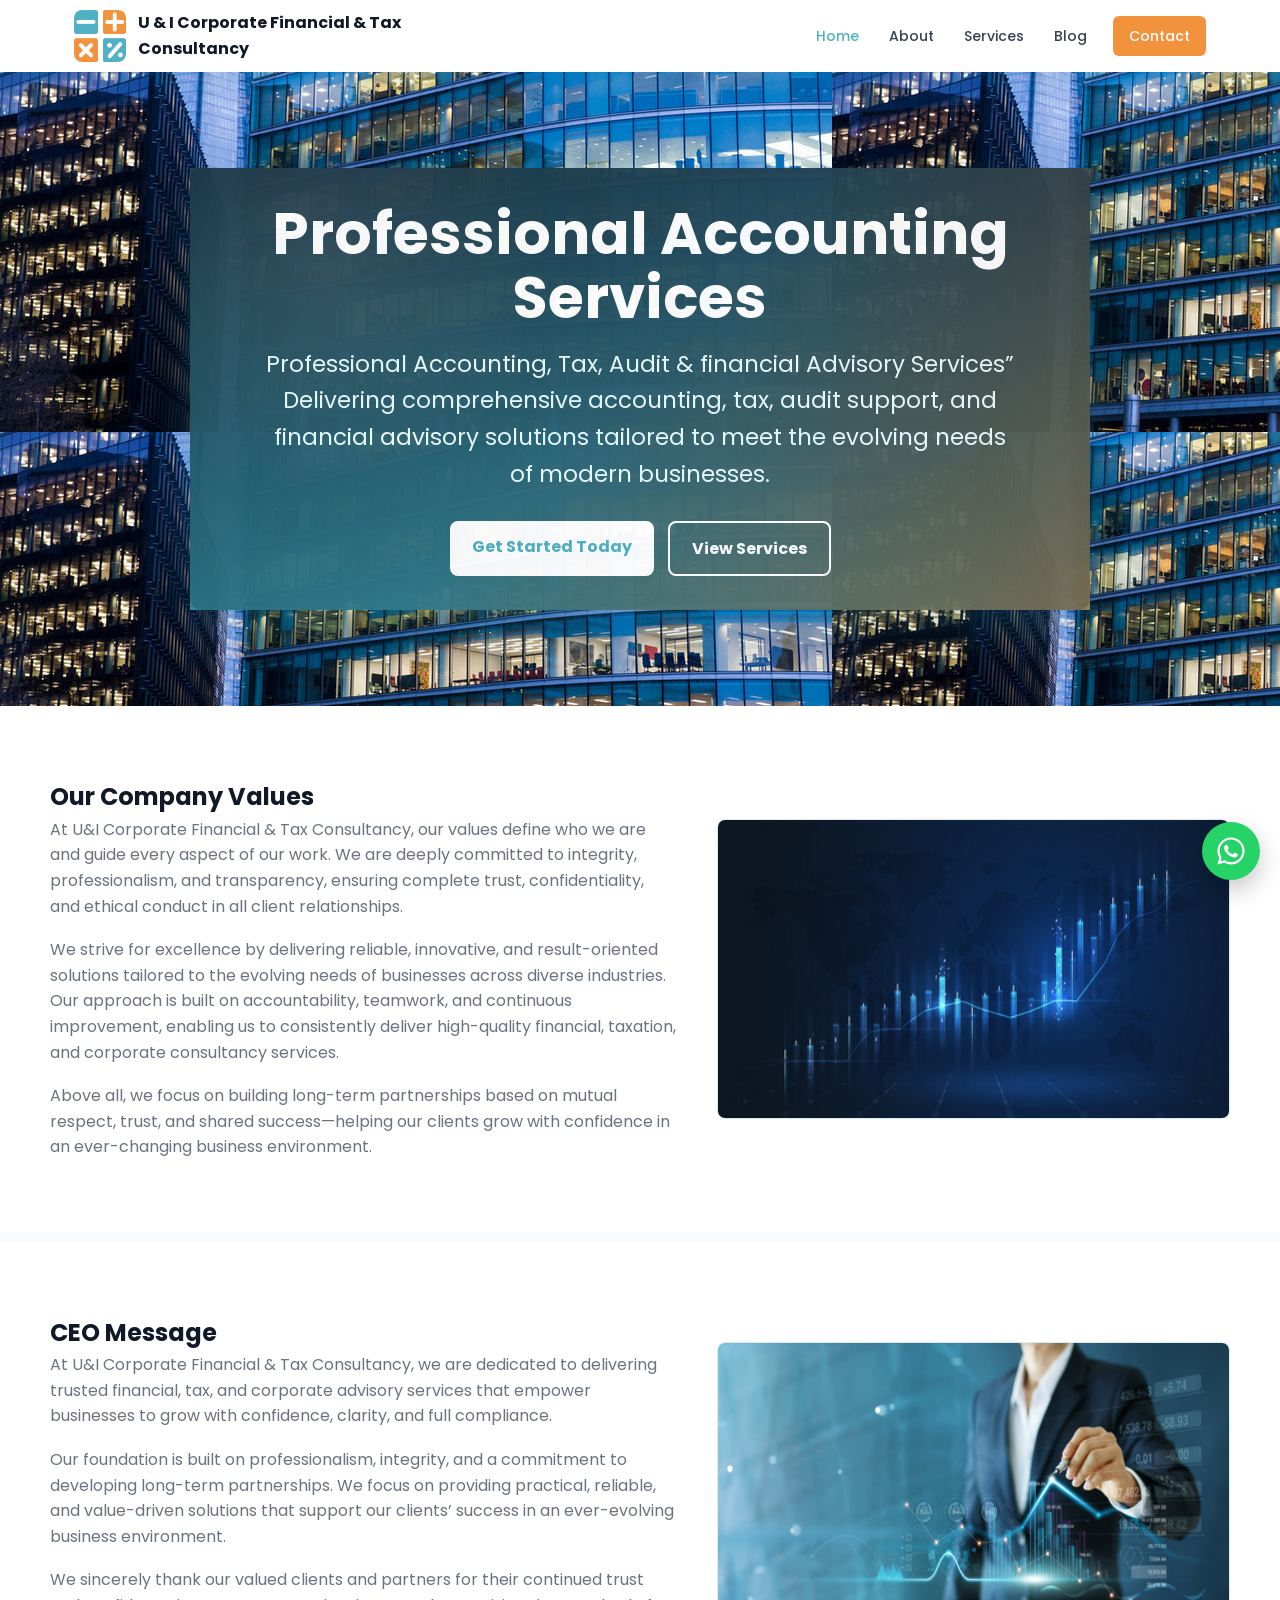
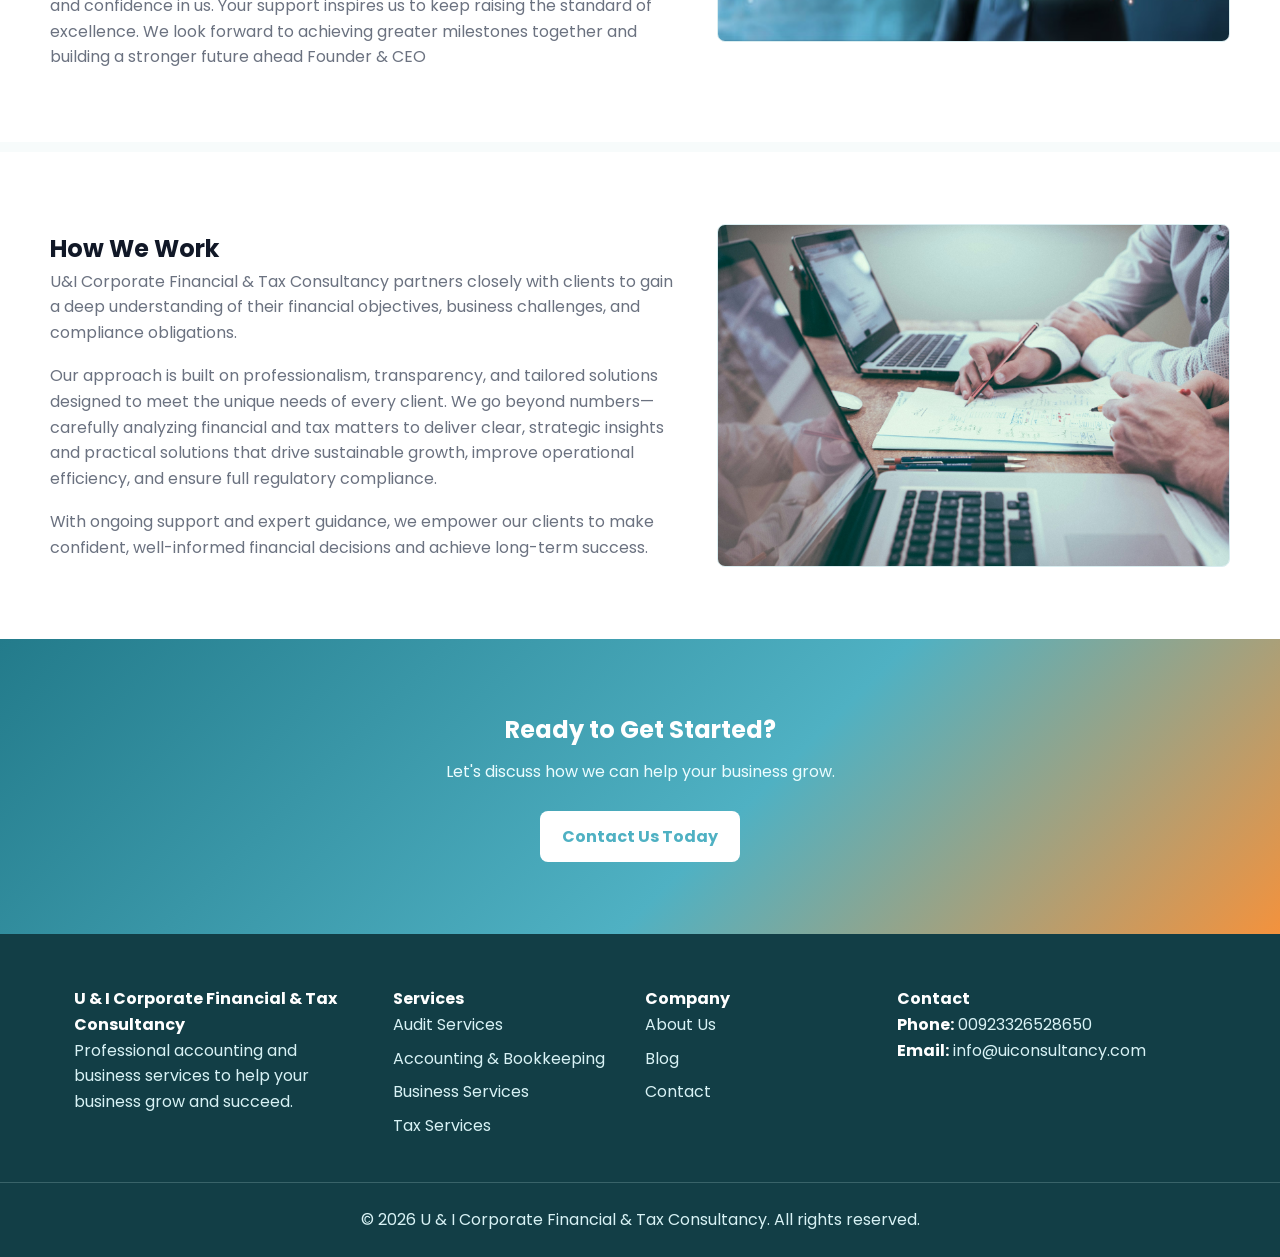
==== commit 5e66a166: "fix" ====
--- a/index.html
+++ b/index.html
@@ -158,7 +158,7 @@
       <div>
         <h4>Contact</h4>
         <p><strong>Phone:</strong> 00923326528650</p>
-        <p><strong>Email:</strong> aamer.arshad786@gmail.com</p>
+        <p><strong>Email:</strong> info@uiconsultancy.com</p>
       </div>
     </div>
     <div class="footer-bottom">&copy; 2026 U & I Corporate Financial & Tax Consultancy. All rights reserved.</div>
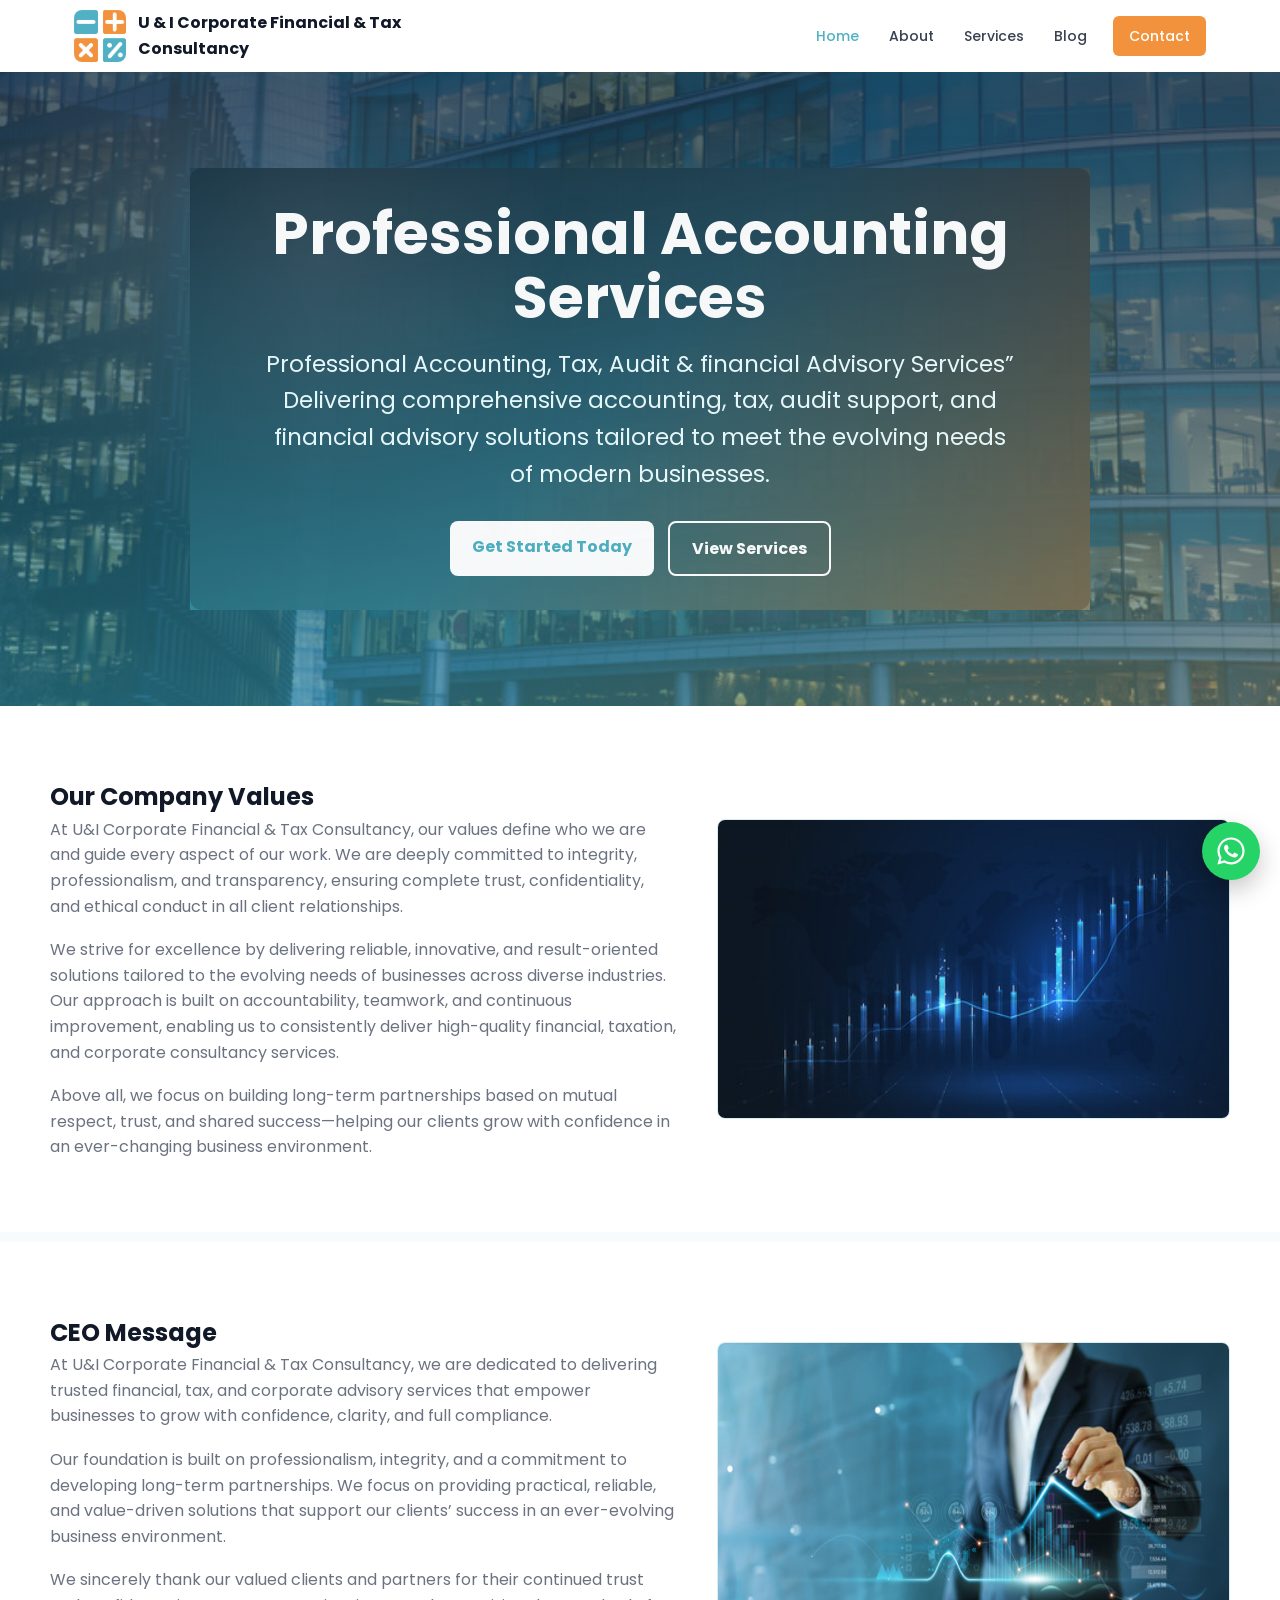
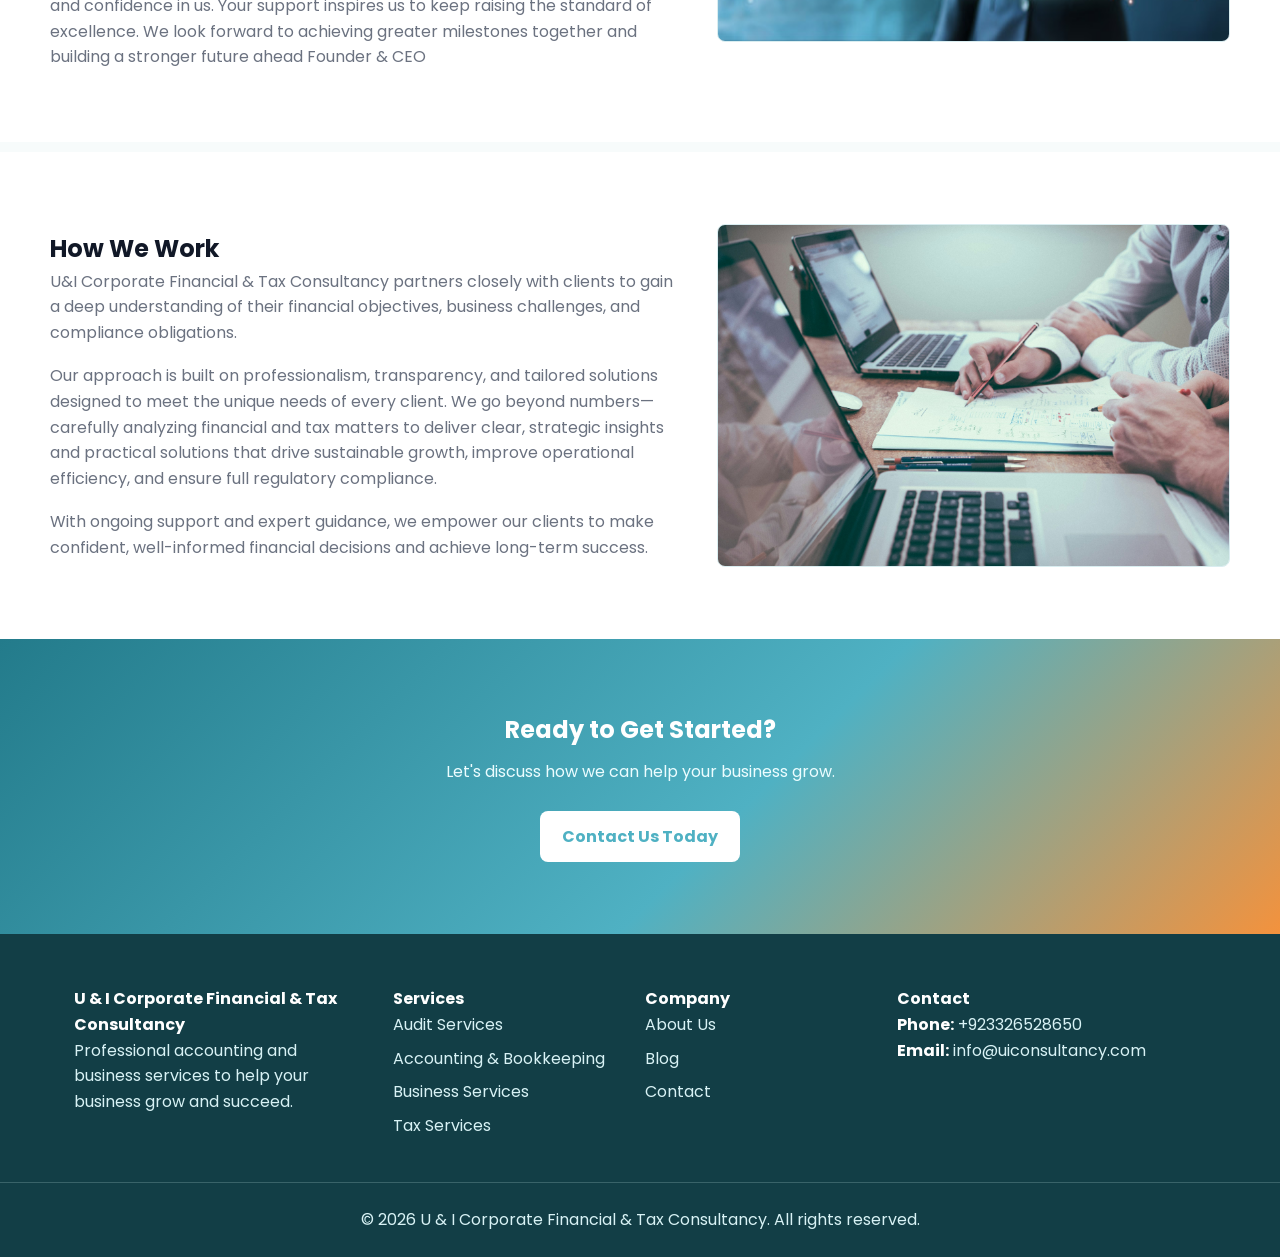
==== commit e45cd1d1: "chaneges with php email sent" ====
--- a/index.html
+++ b/index.html
@@ -7,6 +7,7 @@
   <meta name="description" content="Professional accounting, audit, tax, and business consultancy services.">
   <title>Professional Accounting Services | U & I Consultancy</title>
   <link rel="stylesheet" href="assets/css/style.css">
+  <link rel="icon" href="assets/images/logo.png" type="image/png">
   <link rel="preconnect" href="https://fonts.googleapis.com">
   <link rel="preconnect" href="https://fonts.gstatic.com" crossorigin>
   <link href="https://fonts.googleapis.com/css2?family=Poppins:wght@300;400;500;600;700&display=swap" rel="stylesheet">
@@ -157,7 +158,7 @@
       </div>
       <div>
         <h4>Contact</h4>
-        <p><strong>Phone:</strong> 00923326528650</p>
+        <p><strong>Phone:</strong> +923326528650</p>
         <p><strong>Email:</strong> info@uiconsultancy.com</p>
       </div>
     </div>
--- a/assets/css/style.css
+++ b/assets/css/style.css
@@ -115,15 +115,19 @@
 }
 
 .hero {
-  background:
+  background-color: #17212b;
+  background-image:
     linear-gradient(rgba(17, 24, 39, 0.62), rgba(35, 123, 139, 0.44)),
     radial-gradient(circle at 15% 20%, rgba(255, 255, 255, 0.34), transparent 28%),
-    linear-gradient(135deg, #237b8b, #4fb1c3 48%, #f3923d);
+    linear-gradient(135deg, rgba(35, 123, 139, 0.44), rgba(79, 177, 195, 0.44) 48%, rgba(243, 146, 61, 0.44)),
+    url("../images/background/buildings.jpg");
   color: var(--white);
   min-height: 420px;
   padding: 96px 24px;
   text-align: center;
-  background: url(../images/background/buildings.jpg);
+  background-size: cover;
+  background-position: center;
+  background-repeat: no-repeat;
 }
 
 .hero.compact {
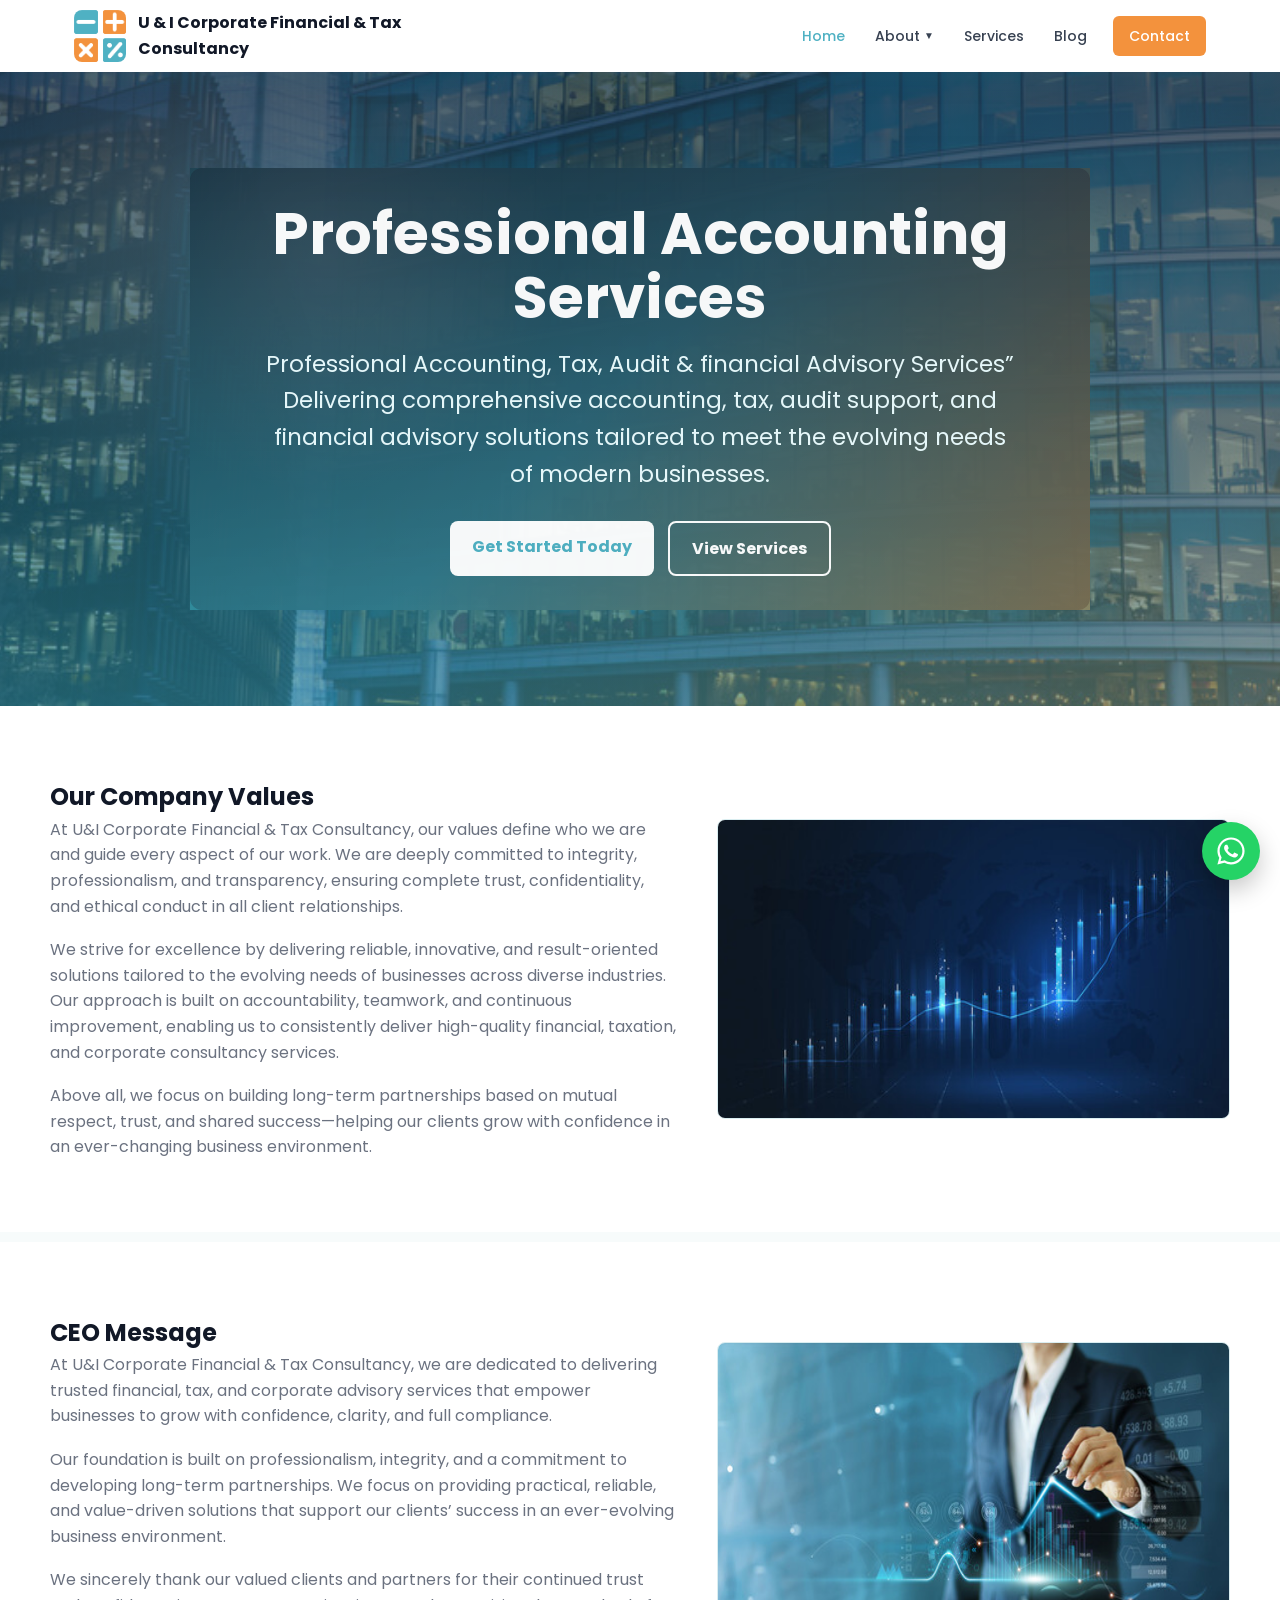
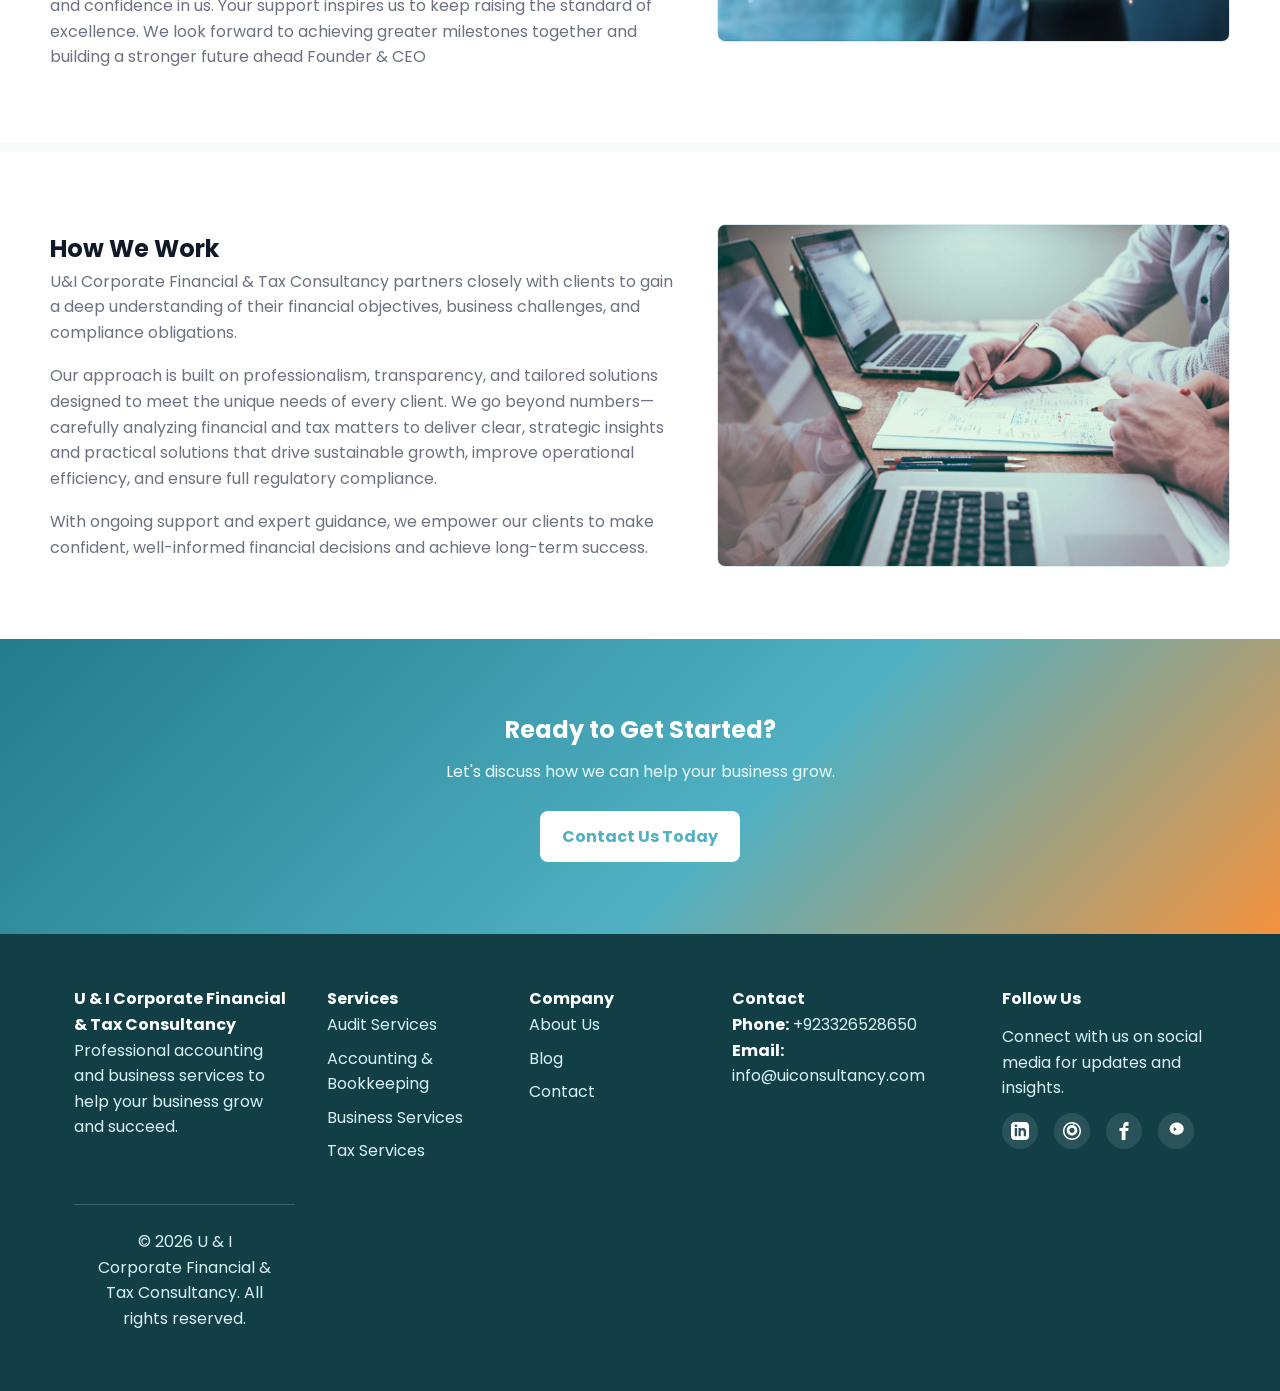
==== commit 89a5b9ce: "added fixes" ====
--- a/index.html
+++ b/index.html
@@ -23,7 +23,17 @@
       <button class="menu-toggle" type="button" aria-label="Open menu" aria-expanded="false">Menu</button>
       <ul class="nav-links">
         <li><a class="active" href="index.html">Home</a></li>
-        <li><a href="about.html">About</a></li>
+        <li class="nav-dropdown">
+          <a href="about.html">About</a>
+          <ul class="dropdown-menu">
+            <li><a href="about.html">About Overview</a></li>
+            <li><a href="about-values.html">Our Purpose, Vision & Values</a></li>
+            <li><a href="about-projects.html">Our Project / How It Works</a></li>
+            <li><a href="about-team.html">Our Team</a></li>
+            <li><a href="about-glossary.html">Glossary</a></li>
+            <li><a href="about-faq.html">FAQ</a></li>
+          </ul>
+        </li>
         <li><a href="services.html">Services</a></li>
         <li><a href="blog.html">Blog</a></li>
         <!-- <li><a href="team.html">Team</a></li> -->
@@ -161,7 +171,32 @@
         <p><strong>Phone:</strong> +923326528650</p>
         <p><strong>Email:</strong> info@uiconsultancy.com</p>
       </div>
-    </div>
+      <div class="follow-us-section">
+        <h4>Follow Us</h4>
+        <p>Connect with us on social media for updates and insights.</p>
+        <div class="social-links">
+          <a href="https://www.linkedin.com/company/u-i-consultancy/" target="_blank" rel="noopener" aria-label="LinkedIn" title="LinkedIn">
+            <svg viewBox="0 0 24 24" fill="currentColor">
+              <path d="M19 0h-14c-2.761 0-5 2.239-5 5v14c0 2.761 2.239 5 5 5h14c2.762 0 5-2.239 5-5v-14c0-2.761-2.238-5-5-5zm-11 19h-3v-11h3v11zm-1.5-12.268c-.966 0-1.75-.79-1.75-1.764s.784-1.764 1.75-1.764 1.75.79 1.75 1.764-.783 1.764-1.75 1.764zm13.5 12.268h-3v-5.604c0-3.368-4-3.113-4 0v5.604h-3v-11h3v1.765c1.396-2.586 7-2.777 7 2.476v6.759z"/>
+            </svg>
+          </a>
+          <a href="https://www.instagram.com/uiconsultancy/" target="_blank" rel="noopener" aria-label="Instagram" title="Instagram">
+            <svg viewBox="0 0 24 24" fill="currentColor">
+              <path d="M12 0c-6.627 0-12 5.373-12 12s5.373 12 12 12 12-5.373 12-12-5.373-12-12-12zm0 22c-5.523 0-10-4.477-10-10s4.477-10 10-10 10 4.477 10 10-4.477 10-10 10zm3.5-11c0 1.933-1.567 3.5-3.5 3.5s-3.5-1.567-3.5-3.5 1.567-3.5 3.5-3.5 3.5 1.567 3.5 3.5zm-10.5 0c0 3.86 3.14 7 7 7s7-3.14 7-7-3.14-7-7-7-7 3.14-7 7zm8.5-8c0 .552.448 1 1 1s1-.448 1-1-.448-1-1-1-1 .448-1 1z"/>
+            </svg>
+          </a>
+          <a href="https://www.facebook.com/uiconsultancy/" target="_blank" rel="noopener" aria-label="Facebook" title="Facebook">
+            <svg viewBox="0 0 24 24" fill="currentColor">
+              <path d="M9 8h-3v4h3v12h5v-12h3.642l.358-4h-4v-1.667c0-.955.192-1.333 1.115-1.333h2.885v-5c-.563-.074-1.396-.148-2.59-.148-2.624 0-4.41 1.748-4.41 4.919v2.229z"/>
+            </svg>
+          </a>
+          <a href="https://www.youtube.com/@uiconsultancy/" target="_blank" rel="noopener" aria-label="YouTube" title="YouTube">
+            <svg viewBox="0 0 24 24" fill="currentColor">
+              <path d="M19.615 3.175c-3.674-3.175-9.646-3.175-13.319 0-3.672 3.174-3.672 8.326 0 11.501 3.673 3.175 9.645 3.175 13.319 0 3.674-3.175 3.674-8.327 0-11.501zm-10.615 9.159v-5.62l4.028 2.81-4.028 2.81z"/>
+            </svg>
+          </a>
+        </div>
+      </div>
     <div class="footer-bottom">&copy; 2026 U & I Corporate Financial & Tax Consultancy. All rights reserved.</div>
   </footer>
   <a class="whatsapp" href="https://wa.me/923326528650" aria-label="Chat on WhatsApp"><svg viewBox="0 0 32 32"
--- a/assets/css/style.css
+++ b/assets/css/style.css
@@ -103,6 +103,67 @@
   color: var(--blue);
 }
 
+.nav-dropdown {
+  position: relative;
+}
+
+.nav-dropdown > a {
+  display: flex;
+  align-items: center;
+  gap: 4px;
+}
+
+.nav-dropdown > a::after {
+  content: '▼';
+  font-size: 10px;
+  transition: transform 0.2s ease;
+}
+
+.nav-dropdown:hover > a::after {
+  transform: rotate(-180deg);
+}
+
+.dropdown-menu {
+  background: var(--white);
+  border: 1px solid var(--line);
+  border-radius: 8px;
+  box-shadow: 0 8px 24px rgba(35, 123, 139, 0.15);
+  display: none;
+  list-style: none;
+  min-width: 220px;
+  position: absolute;
+  top: 100%;
+  left: 0;
+  margin-top: 8px;
+  z-index: 10;
+}
+
+.nav-dropdown:hover .dropdown-menu {
+  display: block;
+}
+
+.dropdown-menu li {
+  border-bottom: 1px solid var(--line);
+}
+
+.dropdown-menu li:last-child {
+  border-bottom: none;
+}
+
+.dropdown-menu a {
+  color: var(--ink);
+  display: block;
+  font-size: 13px;
+  font-weight: 500;
+  padding: 10px 16px;
+  transition: all 0.2s ease;
+}
+
+.dropdown-menu a:hover {
+  background: var(--teal-soft);
+  color: var(--teal-dark);
+}
+
 .nav-links .contact-link {
   background: var(--orange);
   color: var(--white);
@@ -489,7 +550,7 @@
 .footer-grid {
   display: grid;
   gap: 32px;
-  grid-template-columns: 1.3fr 1fr 1fr 1.4fr;
+  grid-template-columns: 1.3fr 1fr 1fr 1.4fr 1.2fr;
   padding: 52px 24px 36px;
 }
 
@@ -518,6 +579,41 @@
   padding: 24px;
   text-align: center;
 }
+
+.social-links {
+  display: flex;
+  gap: 16px;
+  align-items: center;
+  margin-top: 12px;
+}
+
+.social-links a {
+  display: inline-flex;
+  align-items: center;
+  justify-content: center;
+  width: 36px;
+  height: 36px;
+  background: rgba(255, 255, 255, 0.1);
+  border-radius: 50%;
+  color: var(--white);
+  text-decoration: none;
+  transition: all 0.3s ease;
+}
+
+.social-links a:hover {
+  background: var(--teal);
+  transform: scale(1.1);
+}
+
+.social-links svg {
+  width: 18px;
+  height: 18px;
+}
+
+.follow-us-section h4 {
+  margin-bottom: 12px;
+}
+
 
 .whatsapp {
   align-items: center;
@@ -573,9 +669,12 @@
   .grid-4,
   .story,
   .featured-article,
-  .contact-box,
+  .contact-box {
+    grid-template-columns: 1fr;
+  }
+
   .footer-grid {
-    grid-template-columns: 1fr;
+    grid-template-columns: 1fr 1fr;
   }
 
   .hero-card {
@@ -602,4 +701,12 @@
   .contact-box {
     padding: 22px;
   }
-}
+
+  .footer-grid {
+    grid-template-columns: 1fr;
+  }
+
+  .social-links {
+    flex-wrap: wrap;
+  }
+}
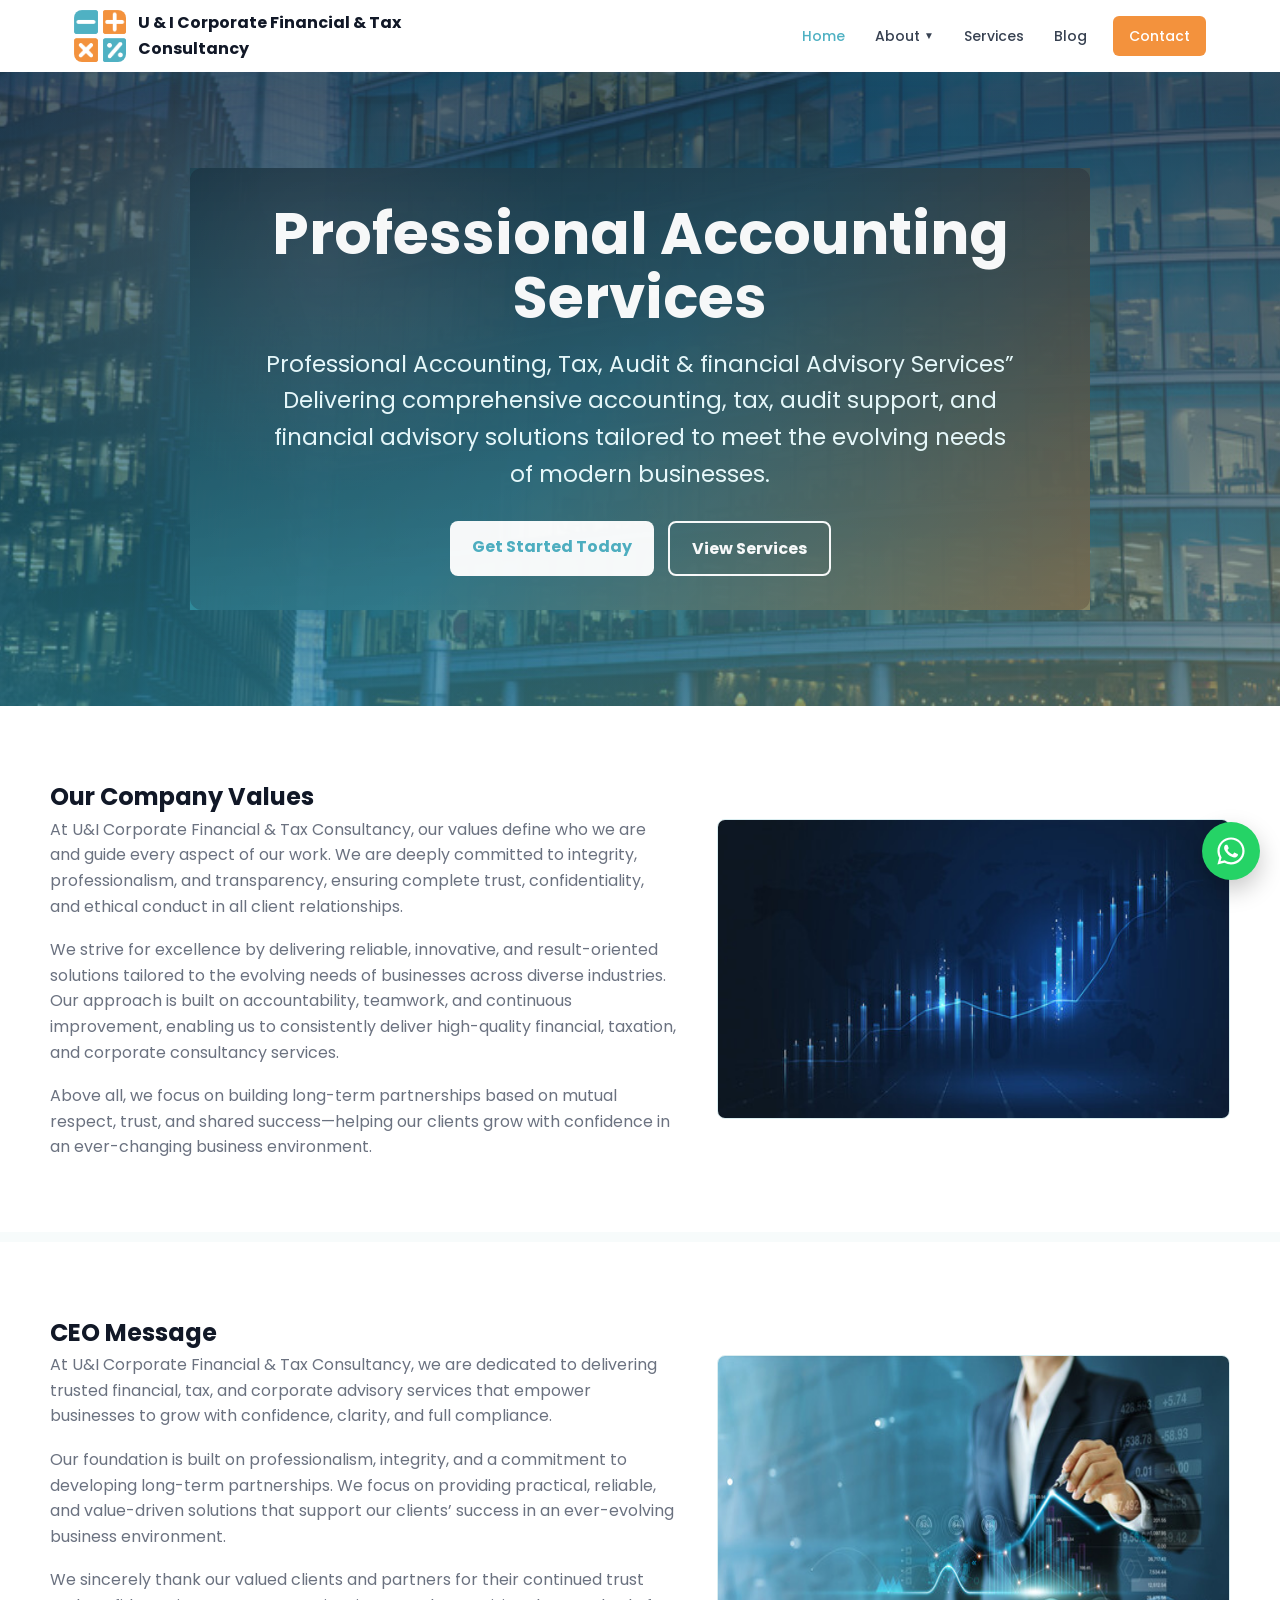
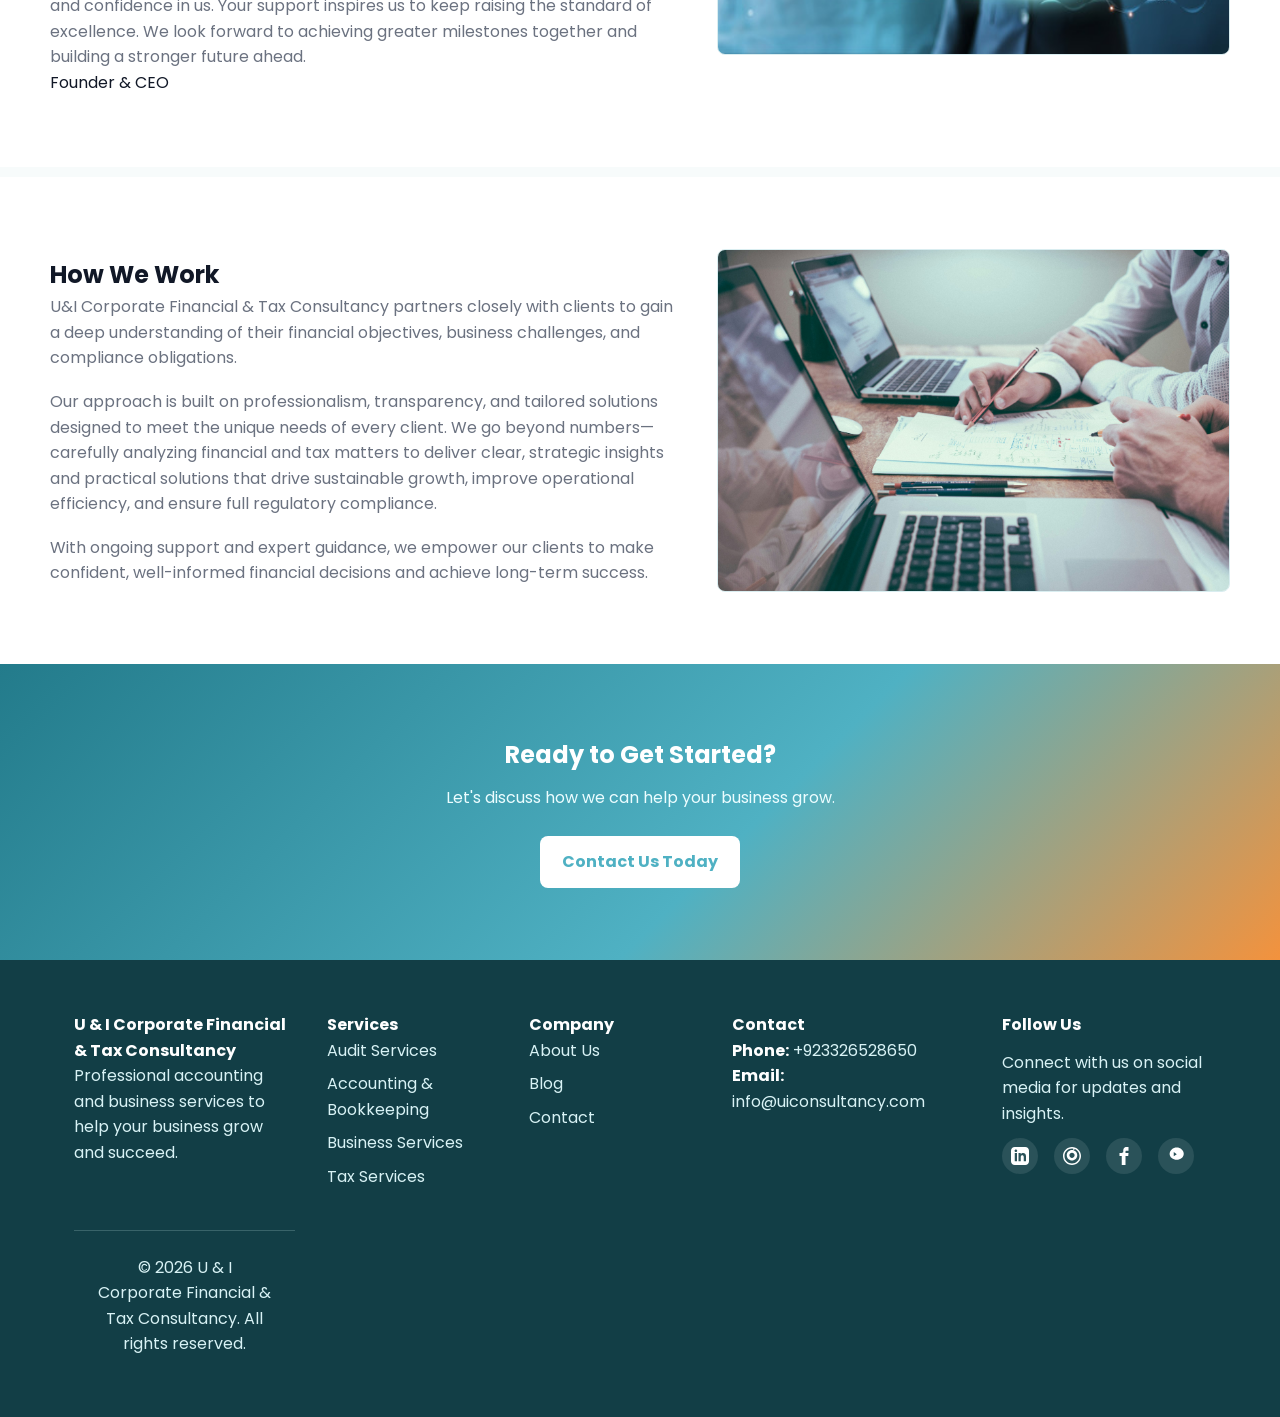
==== commit 7c563262: "changes" ====
--- a/index.html
+++ b/index.html
@@ -6,7 +6,7 @@
   <meta name="viewport" content="width=device-width, initial-scale=1.0">
   <meta name="description" content="Professional accounting, audit, tax, and business consultancy services.">
   <title>Professional Accounting Services | U & I Consultancy</title>
-  <link rel="stylesheet" href="assets/css/style.css">
+  <link rel="stylesheet" href="assets/css/style.css?v=2">
   <link rel="icon" href="assets/images/logo.png" type="image/png">
   <link rel="preconnect" href="https://fonts.googleapis.com">
   <link rel="preconnect" href="https://fonts.gstatic.com" crossorigin>
@@ -106,10 +106,11 @@
           <p class="lead" style="margin-top: 18px;">
             We sincerely thank our valued clients and partners for their continued trust and confidence in us. Your
             support inspires us to keep raising the standard of excellence. We look forward to achieving greater
-            milestones together and building a stronger future ahead
-
-            Founder & CEO
-          </p>
+            milestones together and building a stronger future ahead.
+
+            
+          </p>
+          <p>Founder & CEO</p>
         </div>
         <img class="image-panel" src="assets/images/website/ceoMessage.jpg" alt="Company Image"></img>
       </div>
@@ -204,7 +205,7 @@
       <path fill="currentColor"
         d="M16.01 3.2c-7.05 0-12.78 5.73-12.78 12.78 0 2.25.59 4.45 1.72 6.39L3.2 28.8l6.58-1.72a12.73 12.73 0 0 0 6.23 1.59c7.05 0 12.78-5.73 12.78-12.78S23.06 3.2 16.01 3.2Zm0 23.31c-1.97 0-3.9-.54-5.57-1.56l-.4-.24-3.9 1.02 1.04-3.8-.26-.39a10.48 10.48 0 0 1-1.61-5.56c0-5.9 4.8-10.7 10.7-10.7s10.7 4.8 10.7 10.7-4.8 10.53-10.7 10.53Zm5.87-7.9c-.32-.16-1.9-.94-2.2-1.05-.29-.11-.5-.16-.72.16-.21.32-.83 1.05-1.02 1.26-.19.21-.38.24-.7.08-.32-.16-1.36-.5-2.59-1.6-.96-.85-1.6-1.9-1.79-2.22-.19-.32-.02-.49.14-.65.15-.14.32-.38.48-.56.16-.19.21-.32.32-.54.11-.21.05-.4-.03-.56-.08-.16-.72-1.73-.98-2.37-.26-.62-.52-.54-.72-.55h-.61c-.21 0-.56.08-.85.4-.29.32-1.12 1.09-1.12 2.66s1.15 3.09 1.31 3.3c.16.21 2.26 3.45 5.47 4.84.76.33 1.36.53 1.83.68.77.24 1.47.21 2.02.13.62-.09 1.9-.78 2.17-1.53.27-.75.27-1.39.19-1.53-.08-.13-.29-.21-.61-.37Z" />
     </svg></a>
-  <script src="assets/js/main.js"></script>
+  <script src="assets/js/main.js?v=2"></script>
 </body>
 
 </html>
